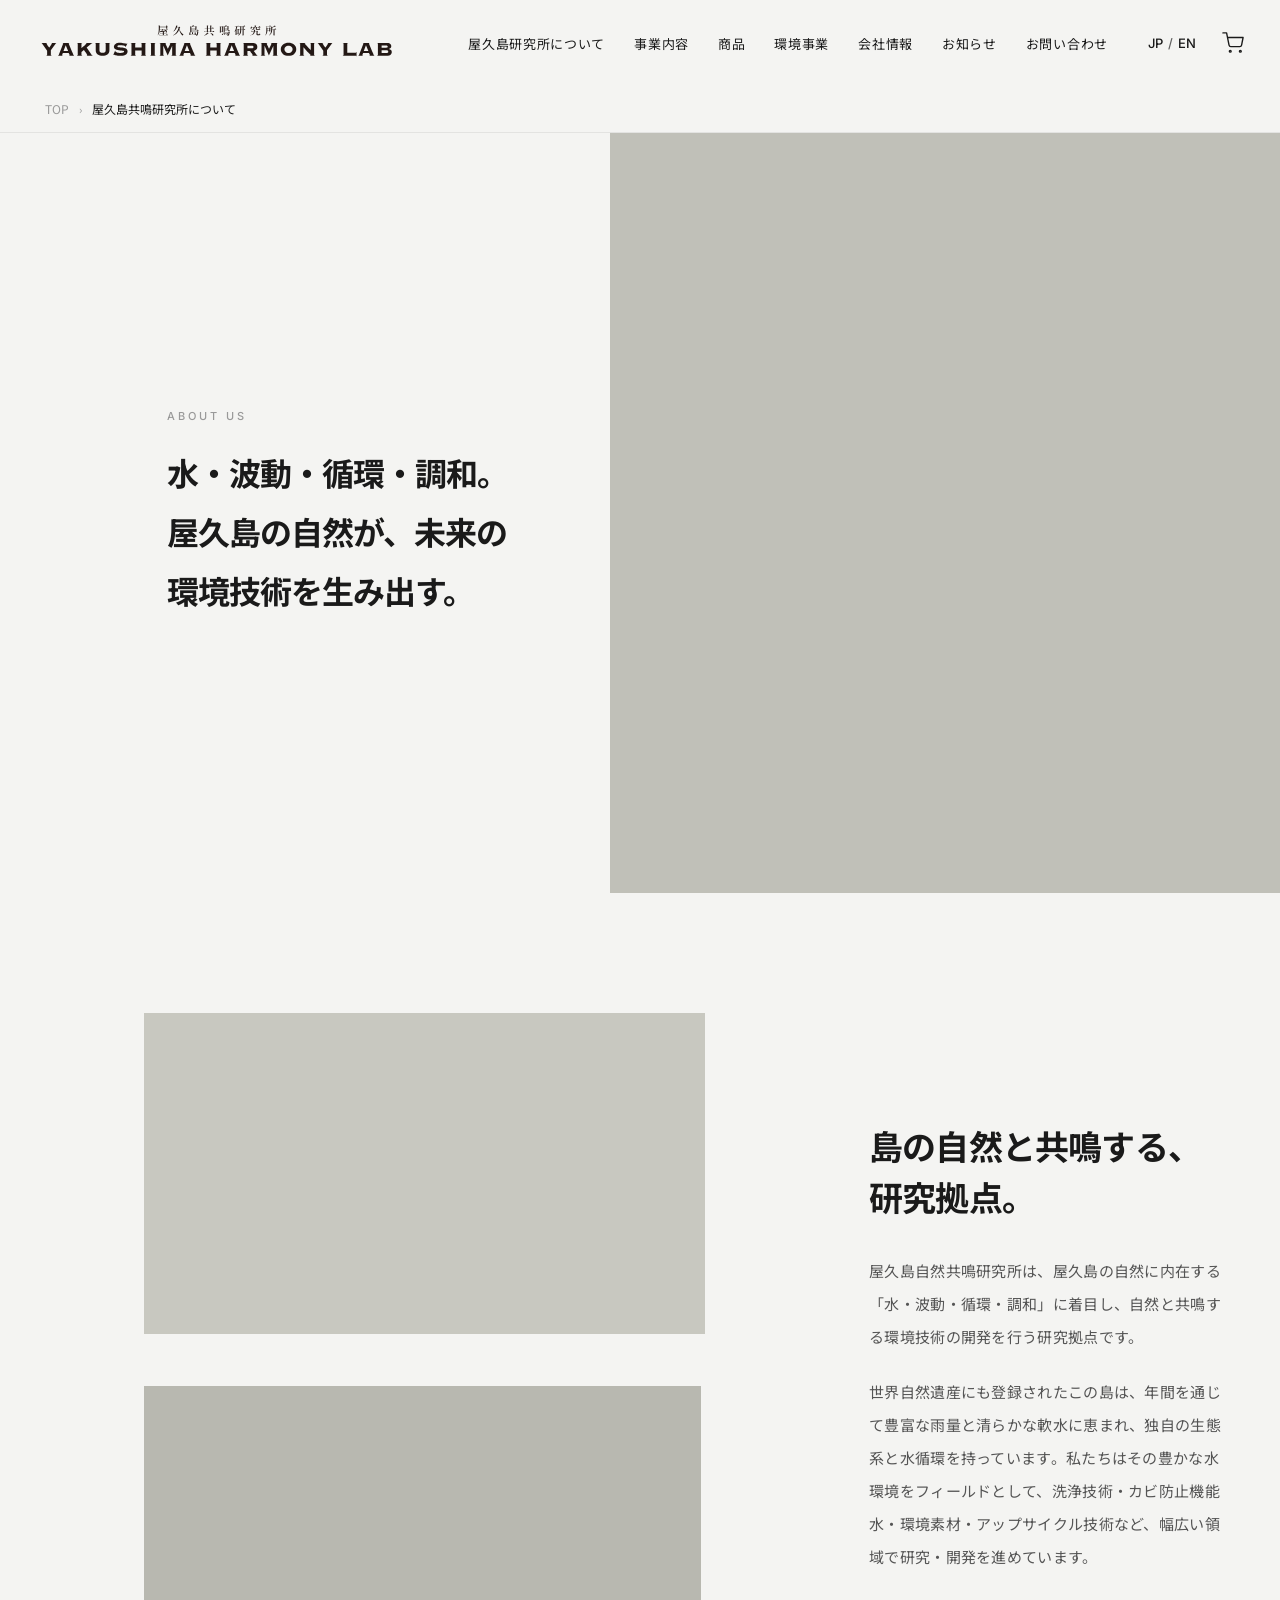
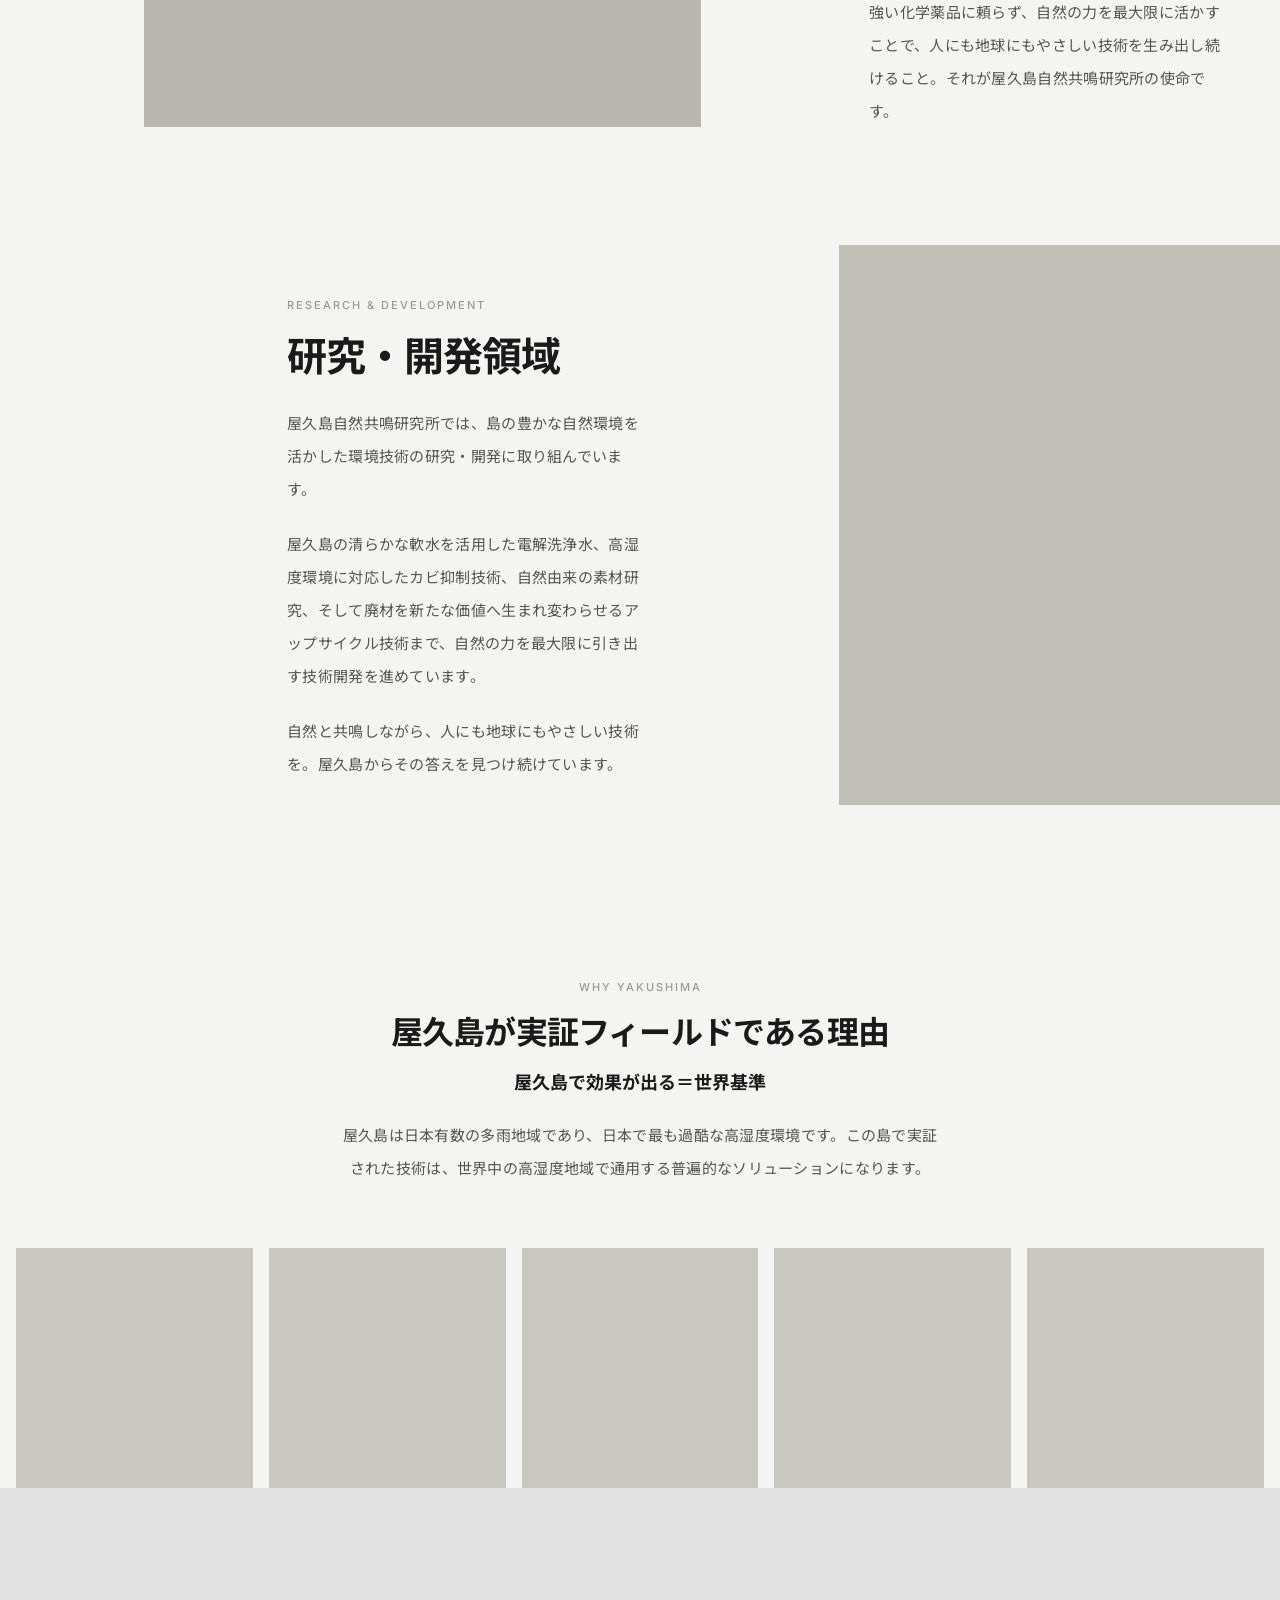
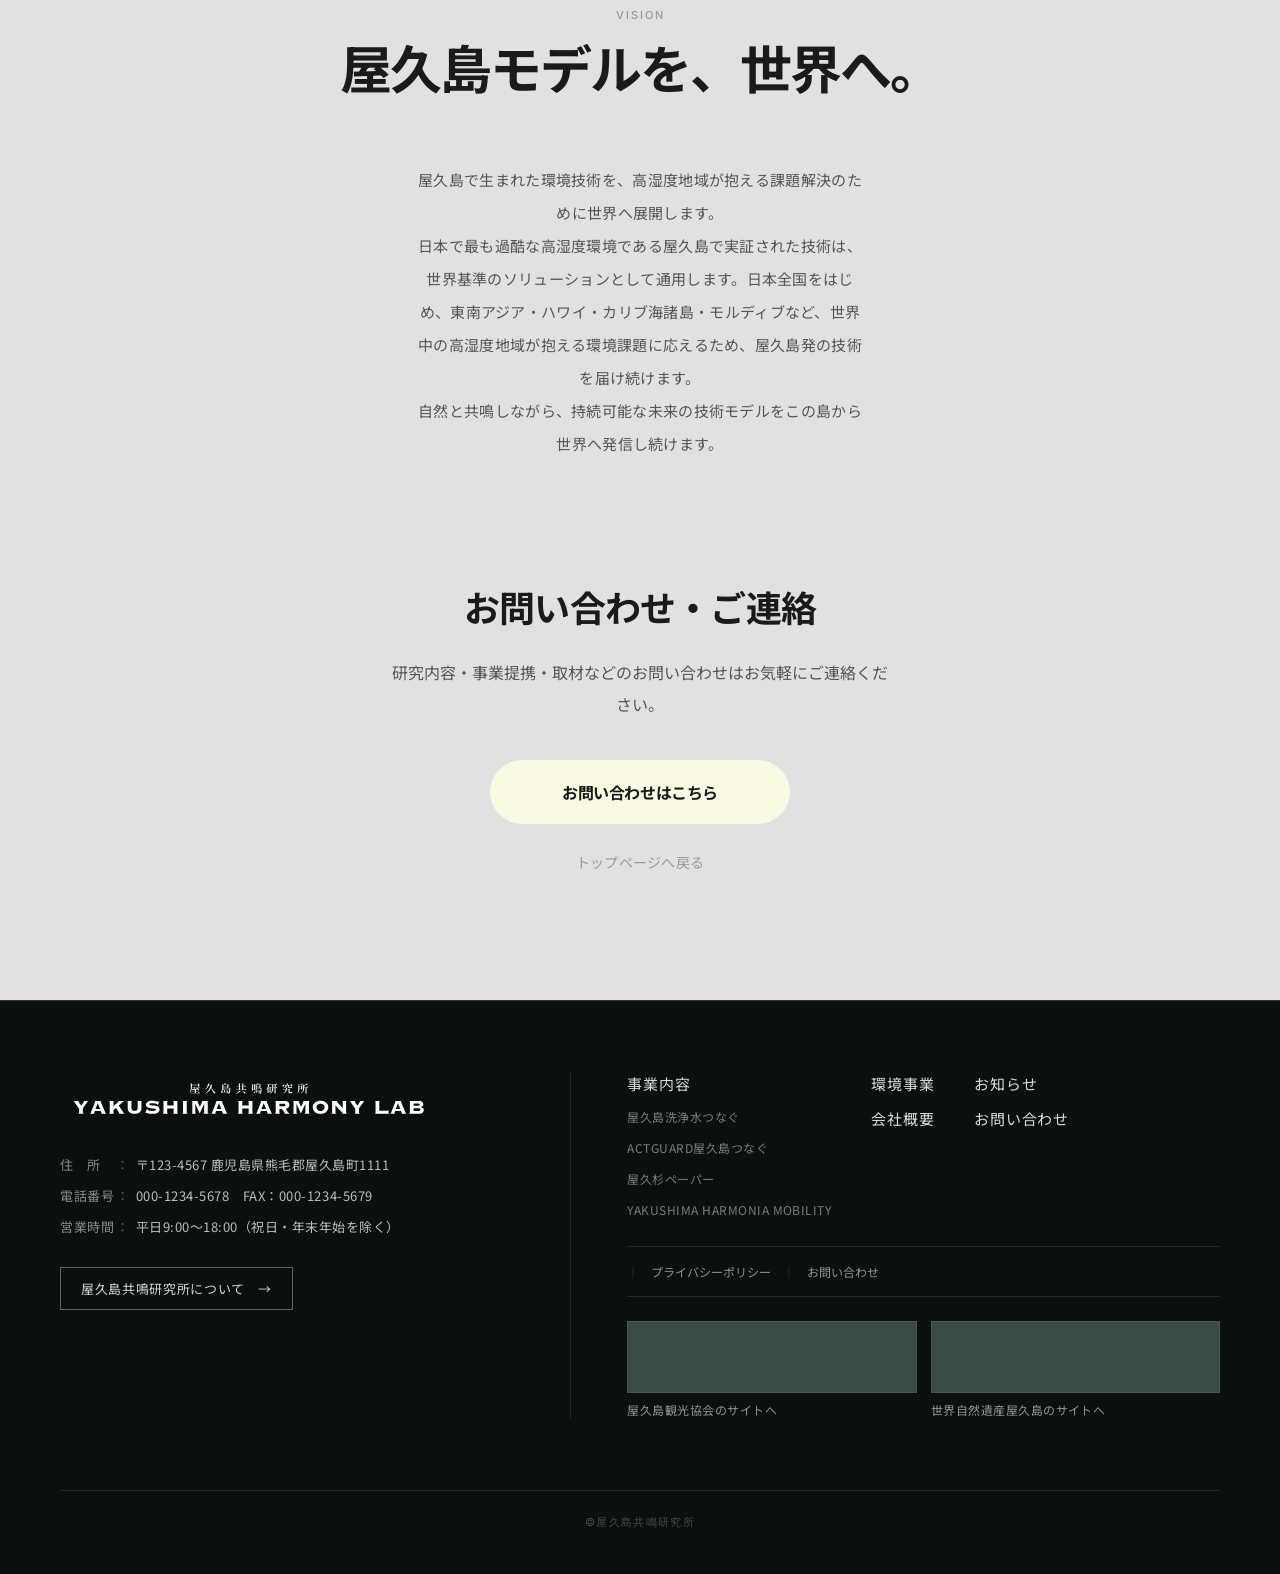
==== about.html @ 874a4131 "最初のバックアップ" ====
<!DOCTYPE html>
<html lang="ja">
<head>
  <meta charset="UTF-8">
  <meta name="viewport" content="width=device-width, initial-scale=1.0">
  <title>屋久島共鳴研究所について | YAKUSHIMA HARMONIA LAB</title>
  <link rel="preconnect" href="https://fonts.googleapis.com">
  <link href="https://fonts.googleapis.com/css2?family=Noto+Sans+JP:wght@400;700&family=Inter:wght@400;500;700&display=swap" rel="stylesheet">
  <link rel="stylesheet" href="style.css">
  <script src="https://mcp.figma.com/mcp/html-to-design/capture.js" async></script>
</head>
<body>

  <!-- HEADER -->
  <header class="header--light-page">
    <div class="header-logo">
      <a href="index.html">
        <img src="images/logo-yakushima.svg" alt="YAKUSHIMA HARMONIA LAB">
      </a>
    </div>
    <nav class="main-nav">
      <a href="about.html">屋久島研究所について</a>
      <a href="index.html#business">事業内容</a>
      <a href="index.html#products">商品</a>
      <a href="index.html#environment">環境事業</a>
      <a href="company.html">会社情報</a>
      <a href="index.html#news">お知らせ</a>
      <a href="contact.html">お問い合わせ</a>
    </nav>
    <div class="header-right">
      <div class="lang-switch">
        <a href="#">JP</a>
        <span>/</span>
        <a href="#">EN</a>
      </div>
      <a href="cart.html" class="header-cart" aria-label="カート">
        <svg width="22" height="22" viewBox="0 0 24 24" fill="none" stroke="currentColor" stroke-width="1.5" stroke-linecap="round" stroke-linejoin="round" aria-hidden="true">
          <circle cx="9" cy="21" r="1"/>
          <circle cx="20" cy="21" r="1"/>
          <path d="M1 1h4l2.68 13.39a2 2 0 001.99 1.61h9.72a2 2 0 001.99-1.61L23 6H6"/>
        </svg>
      </a>
    </div>
  </header>

  <!-- PAGE TOP: breadcrumb -->
  <div class="page-top">
    <div class="breadcrumb breadcrumb--bordered">
      <a href="index.html">TOP</a>
      <span class="breadcrumb-sep">›</span>
      <span>屋久島共鳴研究所について</span>
    </div>
  </div>

  <!-- ===== HERO: split left/right ===== -->
  <section class="about-pg-hero">

    <div class="about-pg-hero-left">
      <div class="about-pg-hero-text">
        <p class="about-pg-hero-eyebrow">About Us</p>
        <h1 class="about-pg-hero-heading">水・波動・循環・調和。<br>屋久島の自然が、未来の<br>環境技術を生み出す。</h1>
      </div>
      <div class="about-pg-hero-deco">
        <span class="deco-circle deco-circle--a"></span>
        <span class="deco-circle deco-circle--b"></span>
        <span class="deco-circle deco-circle--c"></span>
      </div>
    </div>

    <div class="about-pg-hero-right">
      <div class="about-pg-hero-img"></div>
    </div>

  </section>

  <!-- ===== Section 2: 2画像左 / テキスト右 ===== -->
  <section class="about-pg-split">
    <div class="about-pg-split-images">
      <div class="about-pg-split-img-top"></div>
      <div class="about-pg-split-img-bottom"></div>
    </div>
    <div class="about-pg-split-text">
      <h2 class="about-pg-split-heading">島の自然と共鳴する、<br>研究拠点。</h2>
      <div class="about-pg-split-body">
        <p>屋久島自然共鳴研究所は、屋久島の自然に内在する「水・波動・循環・調和」に着目し、自然と共鳴する環境技術の開発を行う研究拠点です。</p>
        <p>世界自然遺産にも登録されたこの島は、年間を通じて豊富な雨量と清らかな軟水に恵まれ、独自の生態系と水循環を持っています。私たちはその豊かな水環境をフィールドとして、洗浄技術・カビ防止機能水・環境素材・アップサイクル技術など、幅広い領域で研究・開発を進めています。</p>
        <p>強い化学薬品に頼らず、自然の力を最大限に活かすことで、人にも地球にもやさしい技術を生み出し続けること。それが屋久島自然共鳴研究所の使命です。</p>
      </div>
    </div>
  </section>

  <!-- ===== Section 3: テキスト左 / 縦長画像右 ===== -->
  <section class="about-pg-research">
    <div class="about-pg-research-text">
      <p class="tsunagu-eyebrow">Research &amp; Development</p>
      <h2 class="about-pg-research-heading">研究・開発領域</h2>
      <div class="about-pg-research-body">
        <p>屋久島自然共鳴研究所では、島の豊かな自然環境を活かした環境技術の研究・開発に取り組んでいます。</p>
        <p>屋久島の清らかな軟水を活用した電解洗浄水、高湿度環境に対応したカビ抑制技術、自然由来の素材研究、そして廃材を新たな価値へ生まれ変わらせるアップサイクル技術まで、自然の力を最大限に引き出す技術開発を進めています。</p>
        <p>自然と共鳴しながら、人にも地球にもやさしい技術を。屋久島からその答えを見つけ続けています。</p>
      </div>
    </div>
    <div class="about-pg-research-img"></div>
  </section>

  <!-- ===== Section 4: センター見出し + 本文 + 5枚フォト ===== -->
  <section class="about-pg-field">
    <div class="about-pg-field-inner">
      <p class="tsunagu-eyebrow" style="text-align:center;">Why Yakushima</p>
      <h2 class="about-pg-field-heading">屋久島が実証フィールドである理由</h2>
      <p class="about-pg-field-sub">屋久島で効果が出る＝世界基準</p>
      <p class="about-pg-field-body">屋久島は日本有数の多雨地域であり、日本で最も過酷な高湿度環境です。この島で実証された技術は、世界中の高湿度地域で通用する普遍的なソリューションになります。</p>
    </div>
    <div class="about-pg-field-photos">
      <div class="about-pg-field-photo"></div>
      <div class="about-pg-field-photo"></div>
      <div class="about-pg-field-photo"></div>
      <div class="about-pg-field-photo"></div>
      <div class="about-pg-field-photo"></div>
    </div>
  </section>

  <!-- ===== Section 5: ビジョン ===== -->
  <section class="about-pg-vision">
    <div class="about-pg-vision-inner">
      <p class="tsunagu-eyebrow" style="text-align:center;">Vision</p>
      <div class="about-pg-vision-display">屋久島モデルを、世界へ。</div>
      <div class="about-pg-vision-body">
        <p>屋久島で生まれた環境技術を、高湿度地域が抱える課題解決のために世界へ展開します。</p>
        <p>日本で最も過酷な高湿度環境である屋久島で実証された技術は、世界基準のソリューションとして通用します。日本全国をはじめ、東南アジア・ハワイ・カリブ海諸島・モルディブなど、世界中の高湿度地域が抱える環境課題に応えるため、屋久島発の技術を届け続けます。</p>
        <p>自然と共鳴しながら、持続可能な未来の技術モデルをこの島から世界へ発信し続けます。</p>
      </div>
    </div>
  </section>

  <!-- CTA -->
  <section class="tsunagu-cta about-pg-cta">
    <div class="tsunagu-cta-inner">
      <p class="tsunagu-cta-title">お問い合わせ・ご連絡</p>
      <p class="tsunagu-cta-body">研究内容・事業提携・取材などのお問い合わせはお気軽にご連絡ください。</p>
      <div class="tsunagu-cta-btns">
        <a href="contact.html" class="tsunagu-cta-btn-primary">お問い合わせはこちら</a>
        <a href="index.html" class="tsunagu-cta-btn-secondary">トップページへ戻る</a>
      </div>
    </div>
  </section>

  <!-- FOOTER -->
  <footer class="site-footer">
    <div class="footer-main">
      <div class="footer-left">
        <div class="footer-brand">
          <img src="images/logo-yakushima.svg" alt="YAKUSHIMA HARMONIA LAB" class="footer-brand-logo">
        </div>
        <div class="footer-info">
          <div class="footer-info-row">
            <span class="footer-info-key">住　所</span>
            <span class="footer-info-sep">：</span>
            <span class="footer-info-val">〒123-4567 鹿児島県熊毛郡屋久島町1111</span>
          </div>
          <div class="footer-info-row">
            <span class="footer-info-key">電話番号</span>
            <span class="footer-info-sep">：</span>
            <span class="footer-info-val">000-1234-5678　FAX：000-1234-5679</span>
          </div>
          <div class="footer-info-row">
            <span class="footer-info-key">営業時間</span>
            <span class="footer-info-sep">：</span>
            <span class="footer-info-val">平日9:00〜18:00（祝日・年末年始を除く）</span>
          </div>
        </div>
        <a href="about.html" class="footer-about-btn">屋久島共鳴研究所について　→</a>
      </div>
      <div class="footer-col-divider"></div>
      <div class="footer-right">
        <nav class="footer-nav">
          <div class="footer-nav-col">
            <a href="index.html#business" class="footer-nav-main">事業内容</a>
            <a href="tsunagu.html" class="footer-nav-sub">屋久島洗浄水つなぐ</a>
            <a href="actguard.html" class="footer-nav-sub">ACTGUARD屋久島つなぐ</a>
            <a href="mobility.html" class="footer-nav-sub">屋久杉ペーパー</a>
            <a href="index.html#products" class="footer-nav-sub">YAKUSHIMA HARMONIA MOBILITY</a>
          </div>
          <div class="footer-nav-col">
            <a href="index.html#environment" class="footer-nav-main">環境事業</a>
            <a href="company.html" class="footer-nav-main">会社概要</a>
          </div>
          <div class="footer-nav-col">
            <a href="index.html#news" class="footer-nav-main">お知らせ</a>
            <a href="contact.html" class="footer-nav-main">お問い合わせ</a>
          </div>
        </nav>
        <div class="footer-nav-secondary">
          <span class="footer-nav-sec-sep">｜</span>
          <a href="#">プライバシーポリシー</a>
          <span class="footer-nav-sec-sep">｜</span>
          <a href="contact.html">お問い合わせ</a>
        </div>
        <div class="footer-thumbs">
          <a href="#" class="footer-thumb">
            <div class="footer-thumb-img"></div>
            <span class="footer-thumb-label">屋久島観光協会のサイトへ</span>
          </a>
          <a href="#" class="footer-thumb">
            <div class="footer-thumb-img"></div>
            <span class="footer-thumb-label">世界自然遺産屋久島のサイトへ</span>
          </a>
        </div>
      </div>
    </div>
    <div class="footer-bottom">
      <div class="footer-bottom-divider"></div>
      <p class="footer-copyright">©屋久島共鳴研究所</p>
    </div>
  </footer>

</body>
</html>
---- style.css ----
*, *::before, *::after { box-sizing: border-box; margin: 0; padding: 0; }

img { opacity: 0; }

:root {
  --color-bg-light: #f4f4f2;
  --color-bg-section: #e1e1e1;
  --color-bg-white: #ffffff;
  --color-footer: #2f3732;
  --color-text-dark: #1a1a1a;
  --color-text-muted: #999;
  --color-text-footer: #e1e1d8;
  --color-blue: #0000ff;
  --font-jp: 'Noto Sans JP', sans-serif;
  --font-en: 'Inter', sans-serif;
}

html { scroll-behavior: smooth; }

body {
  font-family: var(--font-jp);
  background: var(--color-bg-light);
  color: var(--color-text-dark);
  overflow-x: hidden;
}

/* ===== HEADER / NAV ===== */
header {
  position: fixed;
  top: 0;
  left: 0;
  right: 0;
  z-index: 100;
  display: flex;
  align-items: center;
  padding: 0 36px 0 28px;
  height: 86px;
  background: transparent;
  gap: 40px;
}

.header-logo {
  display: flex;
  align-items: center;
  margin-right: auto;
}

.header-logo img {
  height: 52px;
  width: auto;
  opacity: 1;
  filter: brightness(0) invert(1);
}

nav.main-nav {
  display: flex;
  align-items: center;
  gap: 29px;
}

nav.main-nav a {
  font-family: var(--font-jp);
  font-size: 13px;
  font-weight: 400;
  color: #fff;
  text-decoration: none;
  letter-spacing: 0.7px;
  white-space: nowrap;
  transition: opacity 0.2s;
}

nav.main-nav a:hover { opacity: 0.65; }

.header-right {
  display: flex;
  align-items: center;
  gap: 26px;
}

.header-cart {
  display: flex;
  align-items: center;
  justify-content: center;
  color: #fff;
  opacity: 0.85;
  transition: opacity 0.2s;
}

.header-cart:hover {
  opacity: 1;
}

.header--light-page .header-cart {
  color: var(--color-text-dark);
  opacity: 1;
}

.lang-switch {
  display: flex;
  align-items: center;
  gap: 5px;
  font-family: var(--font-en);
  font-size: 13px;
  font-weight: 500;
}

.lang-switch a {
  color: #fff;
  text-decoration: none;
  transition: opacity 0.2s;
}

.lang-switch a:hover { opacity: 0.65; }
.lang-switch span { color: rgba(255,255,255,0.6); }

.btn-contact {
  display: flex;
  align-items: center;
  justify-content: center;
  padding: 9px 21px;
  border: 1px solid #fff;
  border-radius: 4px;
  font-family: var(--font-jp);
  font-size: 13px;
  font-weight: 700;
  color: #fff;
  text-decoration: none;
  letter-spacing: 0.7px;
  transition: background 0.2s;
}

.btn-contact:hover { background: rgba(255,255,255,0.15); }

/* ===== HERO ===== */
.hero {
  position: relative;
  width: 100%;
  height: 900px;
  overflow: hidden;
  background: #D9D9D9;
  margin-top: 0;
}

.hero-inner {
  position: absolute;
  left: 60px;
  right: 0;
  top: 0;
  bottom: 0;
  overflow: hidden;
}

.hero-inner img {
  width: 100%;
  height: 100%;
  object-fit: cover;
  object-position: center;
}

.hero-catch {
  position: absolute;
  left: 93px;
  top: 470px;
  z-index: 10;
}

.hero-catch p {
  font-family: var(--font-jp);
  font-size: 68px;
  font-weight: 700;
  color: #fff;
  letter-spacing: -2px;
  line-height: 95.2px;
  white-space: nowrap;
}


/* ===== VISION / ABOUT SECTION ===== */
.vision-section {
  position: relative;
  background-color: var(--color-bg-section);
  padding: 178px 60px 178px;
}

.vision-body {
  display: flex;
  flex-direction: column;
  align-items: center;
  gap: 52px;
  max-width: 871px;
  margin: 0 auto;
  text-align: center;
}

.vision-section-title {
  font-family: var(--font-jp);
  font-size: 32px;
  font-weight: 700;
  line-height: 38.4px;
  letter-spacing: -0.48px;
  color: #000;
  text-align: center;
  width: 100%;
}

.vision-text {
  display: flex;
  flex-direction: column;
  gap: 54px;
  font-family: var(--font-jp);
  font-size: 16px;
  line-height: 38.4px;
  letter-spacing: -0.48px;
  color: #1a1a1a;
  text-align: center;
  width: 100%;
}

.btn-inquiry {
  display: inline-flex;
  align-items: center;
  gap: 20px;
  text-decoration: none;
  font-family: var(--font-jp);
  font-size: 16px;
  font-weight: 400;
  color: var(--color-text-dark);
  letter-spacing: 0.3px;
  background: none;
  border: none;
  padding: 0;
  cursor: pointer;
}

.btn-inquiry::after {
  content: '→';
  display: flex;
  align-items: center;
  justify-content: center;
  width: 52px;
  height: 52px;
  border: 1px solid var(--color-text-dark);
  border-radius: 50%;
  font-size: 16px;
  flex-shrink: 0;
  transition: background 0.2s, transform 0.2s;
}

.btn-inquiry:hover::after {
  background: rgba(0, 0, 0, 0.06);
  transform: scale(1.05);
}

.vision-body .btn-inquiry {
  align-self: center;
}

/* ===== ABOUT IMAGES SECTION ===== */
.about-section {
  background: var(--color-bg-light);
  padding: 194px 0 120px;
}

.about-container {
  padding: 0 144px;
  display: flex;
  flex-direction: column;
}

/* Top staggered images */
.about-top-images {
  display: flex;
  gap: 20px;
  align-items: flex-start;
}

.about-top-img-left {
  flex: 0 0 566px;
  padding-top: 95px;
}

.about-top-img-left-inner {
  width: 566px;
  height: 354px;
  background: #D9D9D9;
}

.about-top-img-right {
  flex: 0 0 566px;
  height: 646px;
  padding-top: 180px;
  display: flex;
  justify-content: flex-end;
}

.about-top-img-right-inner {
  width: 449px;
  height: 466px;
  background: #D9D9D9;
}

/* Staggered text area */
.about-text-area {
  display: flex;
  align-items: flex-start;
}

.about-heading-block {
  flex: 0 0 424px;
  padding-left: 59px;
  display: flex;
  flex-direction: column;
  gap: 24px;
}

.about-label {
  font-family: var(--font-en);
  font-size: 24px;
  font-weight: 500;
  letter-spacing: 1.5px;
  color: var(--color-text-muted);
}

.about-title {
  font-family: var(--font-jp);
  font-size: 32px;
  font-weight: 700;
  line-height: 62.4px;
  letter-spacing: -0.78px;
  color: var(--color-text-dark);
}

.about-body-block {
  flex: 1;
  padding-top: 214px;
  max-width: 577px;
  display: flex;
  flex-direction: column;
  gap: 24px;
}

.about-body-title {
  font-family: var(--font-jp);
  font-size: 26px;
  font-weight: 700;
  line-height: 46.8px;
  letter-spacing: -0.78px;
  color: var(--color-text-dark);
}

.about-body-text {
  font-family: var(--font-jp);
  font-size: 20px;
  font-weight: 400;
  line-height: 36px;
  letter-spacing: -0.48px;
  color: var(--color-text-dark);
  max-width: 573px;
}

/* Bottom staggered images */
.about-bottom-images {
  display: flex;
  align-items: flex-start;
  gap: 129px;
  margin-top: 186px;
}

.about-bottom-img-left {
  flex: 0 0 683px;
  height: 330px;
  background: #D9D9D9;
}

.about-bottom-img-right-col {
  flex: 0 0 332px;
  padding-top: 100px;
}

.about-bottom-img-right {
  width: 332px;
  height: 520px;
  background: #D9D9D9;
}

/* ===== YAKUSHIMA HARMONIA LAB WHAT IS SECTION ===== */
.what-section {
  position: relative;
  background-color: var(--color-bg-light);
  padding: 140px 60px 0;
}

.what-inner {
  display: flex;
  gap: 112px;
  align-items: flex-start;
  margin-bottom: 79px;
}

.what-left {
  flex: 0 0 380px;
  padding-top: 277px;
}

.what-right {
  flex: 1;
}

.what-img-placeholder {
  width: 739px;
  height: 475px;
  background: #D9D9D9;
  position: relative;
}

.what-img-overlap {
  position: absolute;
  left: 402px;
  top: 373px;
  width: 411px;
  height: 391px;
  background: #c7c7c7;
}

.what-accordion {
  max-width: 615px;
  padding-bottom: 95px;
}

.what-label {
  font-family: var(--font-en);
  font-size: 11px;
  font-weight: 500;
  letter-spacing: 1.5px;
  color: var(--color-text-muted);
  text-transform: uppercase;
  margin-bottom: 16px;
}

.what-title {
  font-family: var(--font-jp);
  font-size: 28px;
  font-weight: 700;
  line-height: 1.4;
  letter-spacing: -0.78px;
  color: var(--color-text-dark);
  margin-bottom: 40px;
}

.what-desc {
  font-family: var(--font-jp);
  font-size: 14px;
  font-weight: 400;
  line-height: 2.0;
  letter-spacing: 0.3px;
  color: var(--color-text-dark);
}

.what-right {
  flex: 1;
  display: flex;
  flex-direction: column;
}

.accordion-item {
  border-bottom: 1px solid rgba(0,0,0,0.12);
}

.accordion-item:first-child {
  border-top: 1px solid rgba(0,0,0,0.12);
}

.accordion-header {
  display: flex;
  align-items: center;
  gap: 20px;
  padding: 28px 0;
  cursor: pointer;
}

.accordion-num {
  font-family: var(--font-en);
  font-size: 12px;
  font-weight: 500;
  color: var(--color-text-muted);
  width: 24px;
  flex-shrink: 0;
}

.accordion-text {
  font-family: var(--font-jp);
  font-size: 16px;
  font-weight: 700;
  letter-spacing: -0.3px;
  color: var(--color-text-dark);
  flex: 1;
}

.accordion-icon {
  width: 22px;
  height: 22px;
  border: 1px solid rgba(0,0,0,0.25);
  border-radius: 50%;
  display: flex;
  align-items: center;
  justify-content: center;
  flex-shrink: 0;
  font-size: 14px;
  color: var(--color-text-dark);
  line-height: 1;
}

/* ===== FEATURES SECTION ===== */
.features-section {
  position: relative;
  background-color: var(--color-bg-light);
  padding: 83px 72px 120px;
}

.section-header {
  margin-bottom: 46px;
}

.section-label {
  font-family: var(--font-en);
  font-size: 11px;
  font-weight: 500;
  letter-spacing: 1.5px;
  color: var(--color-text-muted);
  text-transform: uppercase;
  margin-bottom: 14px;
}

.section-title-jp {
  font-family: var(--font-jp);
  font-size: 32px;
  font-weight: 700;
  letter-spacing: -0.78px;
  color: var(--color-text-dark);
}

.features-list {
  display: flex;
  flex-direction: column;
  gap: 0;
}

.feature-item {
  display: flex;
  gap: 80px;
  align-items: center;
  padding: 90px 0;
  border-bottom: 1px solid rgba(0,0,0,0.1);
}

.feature-item:first-child {
  border-top: 1px solid rgba(0,0,0,0.1);
}

.feature-img {
  flex: 0 0 400px;
  height: 280px;
  overflow: hidden;
  background: #D9D9D9;
}

.feature-img img {
  width: 100%;
  height: 100%;
  object-fit: cover;
  transition: transform 0.4s;
}

.feature-item:hover .feature-img img { transform: scale(1.03); }

.feature-content { flex: 1; }

.feature-title {
  font-family: var(--font-jp);
  font-size: 22px;
  font-weight: 700;
  letter-spacing: -0.5px;
  color: var(--color-text-dark);
  margin-bottom: 16px;
  line-height: 1.4;
}

.feature-body {
  font-family: var(--font-jp);
  font-size: 14px;
  font-weight: 400;
  line-height: 2.0;
  letter-spacing: 0.3px;
  color: #444444;
}

/* ===== PRODUCTS SECTION ===== */
.products-section {
  position: relative;
  background-color: var(--color-bg-light);
  background-image: url('images/bg-texture.png');
  background-size: 80px 20px;
  padding: 0 0 0;
}

.products-section-header {
  padding: 120px 60px 49px;
}

.products-list {
  display: flex;
  flex-direction: column;
}

.product-band {
  width: 100%;
  height: 444px;
  display: flex;
  align-items: center;
}

.product-band--dark { background: #bfbfbf; }
.product-band--light { background: #e6e6e6; }

.product-band-text {
  display: flex;
  flex-direction: column;
  gap: 20px;
  max-width: 500px;
  margin-left: 156px;
}

.product-band-text--right {
  margin-left: auto;
  margin-right: 113px;
}

.product-band-title {
  font-family: var(--font-jp);
  font-size: 26px;
  font-weight: 700;
  letter-spacing: -0.78px;
  color: var(--color-text-dark);
  line-height: 1.4;
}

.product-band-body {
  font-family: var(--font-jp);
  font-size: 16px;
  font-weight: 400;
  line-height: 2.0;
  letter-spacing: 0.3px;
  color: var(--color-text-dark);
}

.btn-more {
  display: inline-flex;
  align-items: center;
  justify-content: center;
  padding: 10px 28px;
  background: var(--color-text-dark);
  color: #fff;
  font-family: var(--font-jp);
  font-size: 13px;
  font-weight: 700;
  letter-spacing: 0.7px;
  text-decoration: none;
  border-radius: 4px;
  transition: opacity 0.2s;
}

.btn-more:hover { opacity: 0.75; }

/* ===== NEWS SECTION ===== */
.news-section {
  position: relative;
  background-color: var(--color-bg-light);
  background-image: url('images/bg-texture.png');
  background-size: 80px 20px;
  padding: 120px 60px;
}

.news-inner {
  max-width: 1305px;
  margin: 0 auto;
  display: flex;
  gap: 0;
  justify-content: space-between;
}

.news-left { flex: 0 0 862px; }

.news-header { margin-bottom: 52px; }

.news-release-label {
  display: flex;
  align-items: center;
  gap: 10px;
  margin-bottom: 18px;
}

.news-dot {
  width: 3px;
  height: 3px;
  background: var(--color-text-dark);
  border-radius: 50%;
}

.news-release-text {
  font-family: var(--font-en);
  font-size: 11px;
  font-weight: 500;
  letter-spacing: 1.5px;
  color: var(--color-text-dark);
  text-transform: uppercase;
}

.news-title {
  font-family: var(--font-jp);
  font-size: 32px;
  font-weight: 700;
  letter-spacing: -0.78px;
  color: var(--color-text-dark);
}

.news-list { display: flex; flex-direction: column; }

.news-item {
  display: flex;
  align-items: flex-start;
  padding: 35px 0;
  border-bottom: 1px solid rgba(0,0,0,0.12);
  gap: 24px;
  text-decoration: none;
  color: inherit;
  transition: opacity 0.2s;
}

.news-item:first-child { border-top: 1px solid rgba(0,0,0,0.12); }

.news-item:hover { opacity: 0.65; }

.news-date {
  flex: 0 0 87px;
  font-family: var(--font-en);
  font-size: 13px;
  font-weight: 500;
  color: var(--color-text-muted);
  letter-spacing: 0.26px;
  padding-left: 6px;
  padding-top: 1px;
}

.news-body {
  flex: 1;
  font-family: var(--font-jp);
  font-size: 15px;
  font-weight: 400;
  line-height: 1.7;
  letter-spacing: 0.3px;
  color: var(--color-text-dark);
}

.news-right {
  flex: 0 0 308px;
  display: flex;
  flex-direction: column;
  justify-content: flex-end;
  align-items: flex-end;
  padding-top: 410px;
}

.btn-all-news {
  display: flex;
  align-items: center;
  gap: 16px;
  text-decoration: none;
  color: inherit;
  transition: opacity 0.2s;
}

.btn-all-news:hover { opacity: 0.65; }

.btn-all-news-arrows {
  width: 48px;
  height: 36px;
  border: 1px solid rgba(0,0,0,0.25);
  border-radius: 4px;
  display: flex;
  align-items: center;
  justify-content: center;
  gap: 2px;
  padding-bottom: 1px;
}

.btn-all-news-arrows span {
  font-size: 14px;
  color: var(--color-text-dark);
  line-height: 1;
}

.btn-all-news-text { display: flex; flex-direction: column; }

.btn-all-news-jp {
  font-family: var(--font-jp);
  font-size: 16px;
  font-weight: 700;
  letter-spacing: 0.3px;
  color: var(--color-text-dark);
  margin-bottom: 4px;
}

.btn-all-news-en {
  font-family: var(--font-en);
  font-size: 11px;
  font-weight: 500;
  color: var(--color-text-muted);
  letter-spacing: 1px;
}

/* ===== 環境事業 SECTION ===== */
.kankyo-section {
  background: var(--color-bg-light);
  padding: 223px 0 136px;
}

.kankyo-hero {
  display: flex;
  align-items: flex-start;
  height: 465px;
}

.kankyo-hero-photo {
  flex: 0 0 633px;
  height: 380px;
  background: #D9D9D9;
}

.kankyo-hero-content {
  flex: 1;
  height: 480px;
  display: flex;
  align-items: center;
  justify-content: flex-end;
  padding-right: 80px;
}

.kankyo-hero-text {
  width: 220px;
  height: 280px;
  position: relative;
}

.kankyo-hero-title {
  font-family: var(--font-jp);
  font-size: 40px;
  font-weight: 700;
  line-height: 48px;
  letter-spacing: -0.5px;
  color: #1a1a1a;
  position: absolute;
  top: 0;
  left: 0;
}

.kankyo-hero-body {
  font-family: var(--font-jp);
  font-size: 13px;
  font-weight: 400;
  line-height: 26px;
  letter-spacing: 0.3px;
  color: #555;
  width: 213px;
  position: absolute;
  top: 80px;
  left: 0;
}

.kankyo-hero-link {
  display: flex;
  align-items: center;
  gap: 14px;
  position: absolute;
  top: 246px;
  left: 0;
  height: 34px;
}

.kankyo-link-label {
  font-family: var(--font-jp);
  font-size: 13px;
  font-weight: 400;
  color: #1a1a1a;
  letter-spacing: 0.3px;
}

.kankyo-link-btn {
  width: 52px;
  height: 34px;
  border: 1px solid rgba(0,0,0,0.3);
  border-radius: 17px;
  display: flex;
  align-items: center;
  justify-content: center;
  text-decoration: none;
  color: #1a1a1a;
  font-size: 14px;
  transition: background 0.2s, color 0.2s;
}

.kankyo-link-btn:hover { background: #1a1a1a; color: #fff; }

.kankyo-divider {
  height: 1px;
  background: rgba(0,0,0,0.09);
  width: 100%;
}

.kankyo-cards {
  display: flex;
  height: 501px;
}

.kankyo-card {
  flex: 1;
  height: 502px;
  background: #D9D9D9;
  overflow: hidden;
  display: flex;
  align-items: flex-end;
  padding: 0 22px 22px;
}

.kankyo-card--left {
  border-right: 3px solid #fff;
  padding-right: 25px;
}

.kankyo-card-content {
  display: flex;
  align-items: flex-end;
  justify-content: space-between;
  width: 100%;
}

.kankyo-card-text {
  display: flex;
  flex-direction: column;
}

.kankyo-card-title {
  font-family: var(--font-jp);
  font-size: 26px;
  font-weight: 700;
  line-height: 36.4px;
  letter-spacing: -0.78px;
  color: #1a1a1a;
  white-space: nowrap;
}

.kankyo-card-body {
  font-family: var(--font-jp);
  font-size: 16px;
  font-weight: 400;
  line-height: 32px;
  letter-spacing: 0.3px;
  color: #1a1a1a;
  max-width: 489px;
}

.kankyo-card-btn {
  width: 44px;
  height: 44px;
  border: 1px solid rgba(255,255,255,0.65);
  border-radius: 22px;
  display: flex;
  align-items: center;
  justify-content: center;
  text-decoration: none;
  color: #fff;
  font-size: 15px;
  flex-shrink: 0;
  transition: background 0.2s;
}

.kankyo-card-btn:hover { background: rgba(255,255,255,0.2); }

/* ===== CONTACT SECTION ===== */
.contact-section {
  background: #d9d9d9;
  padding: 90px 88.5px;
}

.contact-inner {
  display: flex;
  gap: 20px;
}

.contact-card {
  flex: 1;
  background: #fff;
  border-radius: 16px;
  box-shadow: 0 4px 24px rgba(0,0,0,0.12);
  height: 244px;
  padding: 44px 36px 0 24px;
  display: flex;
  gap: 20px;
}

.contact-label-area {
  display: flex;
  flex-direction: column;
  align-items: center;
  padding-top: 4px;
  gap: 10px;
  flex-shrink: 0;
  width: 13px;
}

.contact-label {
  font-family: var(--font-en);
  font-size: 11px;
  font-weight: 500;
  letter-spacing: 2px;
  color: #333;
  white-space: nowrap;
}

.contact-label-line {
  width: 1px;
  height: 28px;
  background: #333;
}

.contact-card-body {
  flex: 1;
  display: flex;
  flex-direction: column;
  align-items: center;
  justify-content: center;
  gap: 18px;
  text-align: center;
}

.contact-card-body--call {
  gap: 24px;
}

.contact-card-title {
  font-family: var(--font-jp);
  font-size: 18px;
  font-weight: 700;
  letter-spacing: -0.3px;
  color: #1a1a1a;
}

.contact-card-tel {
  font-family: var(--font-en);
  font-size: 32px;
  font-weight: 700;
  letter-spacing: 2px;
  color: #1a1a1a;
}

.contact-card-note {
  font-family: var(--font-jp);
  font-size: 13px;
  font-weight: 400;
  color: #999;
  letter-spacing: 0.3px;
}

.btn-contact-action {
  display: flex;
  align-items: center;
  justify-content: center;
  background: #1a1a1a;
  color: #fff;
  border-radius: 50px;
  padding: 16px 32px;
  text-decoration: none;
  font-family: var(--font-jp);
  font-size: 16px;
  font-weight: 700;
  letter-spacing: 0.5px;
  width: 312px;
  height: 55px;
  transition: opacity 0.2s;
}

.btn-contact-action:hover { opacity: 0.75; }

/* ===== FOOTER ===== */
.site-footer {
  position: relative;
  background: #0b100e;
  border-top: 1px solid rgba(180, 150, 58, 0.30);
  color: #fff;
}

.footer-main {
  display: flex;
  align-items: stretch;
  padding: 72px 60px 72px;
  max-width: 1375px;
  margin: 0 auto;
  gap: 0;
}

/* ---- 左カラム ---- */
.footer-left {
  flex: 0 0 44%;
  display: flex;
  flex-direction: column;
  gap: 28px;
  padding-right: 64px;
}

.footer-brand {
  display: flex;
  align-items: center;
}

.footer-brand-logo {
  height: 52px;
  width: auto;
  opacity: 1;
  filter: brightness(0) invert(1);
}

.footer-company-name {
  font-family: var(--font-jp);
  font-size: 20px;
  font-weight: 700;
  color: #c9a84c;
  letter-spacing: 0.08em;
}

.footer-info {
  display: flex;
  flex-direction: column;
  gap: 8px;
}

.footer-info-row {
  display: flex;
  align-items: baseline;
  gap: 0;
  font-family: var(--font-jp);
  font-size: 13px;
  color: rgba(255,255,255,0.7);
  line-height: 1.8;
  letter-spacing: 0.04em;
}

.footer-info-key {
  flex: 0 0 56px;
  color: rgba(255,255,255,0.5);
}

.footer-info-sep {
  flex-shrink: 0;
  margin-right: 6px;
  color: rgba(255,255,255,0.3);
}

.footer-info-val {
  color: rgba(255,255,255,0.72);
}

.footer-about-btn {
  display: inline-flex;
  align-items: center;
  align-self: flex-start;
  padding: 11px 20px;
  border: 1px solid rgba(255,255,255,0.35);
  font-family: var(--font-jp);
  font-size: 13px;
  font-weight: 400;
  color: rgba(255,255,255,0.82);
  text-decoration: none;
  letter-spacing: 0.05em;
  transition: background 0.2s, border-color 0.2s;
}

.footer-about-btn:hover {
  background: rgba(255,255,255,0.08);
  border-color: rgba(255,255,255,0.6);
}

/* ---- 縦区切り線 ---- */
.footer-col-divider {
  width: 1px;
  background: rgba(255,255,255,0.1);
  flex-shrink: 0;
  align-self: stretch;
}

/* ---- 右カラム ---- */
.footer-right {
  flex: 1;
  display: flex;
  flex-direction: column;
  gap: 0;
  padding-left: 56px;
}

.footer-nav {
  display: flex;
  gap: 40px;
  align-items: flex-start;
  margin-bottom: 28px;
}

.footer-nav-col {
  display: flex;
  flex-direction: column;
  gap: 14px;
}

.footer-nav-main {
  font-family: var(--font-jp);
  font-size: 15px;
  font-weight: 400;
  color: rgba(255,255,255,0.85);
  text-decoration: none;
  letter-spacing: 0.05em;
  white-space: nowrap;
  transition: color 0.2s;
}

.footer-nav-sub {
  font-family: var(--font-jp);
  font-size: 12px;
  font-weight: 400;
  color: rgba(255,255,255,0.45);
  text-decoration: none;
  letter-spacing: 0.04em;
  white-space: nowrap;
  transition: color 0.2s;
}

.footer-nav-main:hover { color: #fff; }
.footer-nav-sub:hover  { color: rgba(255,255,255,0.75); }

.footer-nav-secondary {
  display: flex;
  align-items: center;
  gap: 12px;
  padding: 16px 0;
  border-top: 1px solid rgba(255,255,255,0.1);
  border-bottom: 1px solid rgba(255,255,255,0.1);
  margin-bottom: 24px;
}

.footer-nav-secondary a {
  font-family: var(--font-jp);
  font-size: 12px;
  font-weight: 400;
  color: rgba(255,255,255,0.55);
  text-decoration: none;
  white-space: nowrap;
  transition: color 0.2s;
}

.footer-nav-secondary a:hover { color: rgba(255,255,255,0.9); }

.footer-nav-sec-sep {
  color: rgba(255,255,255,0.2);
  font-size: 12px;
}

/* ---- サムネイルカード ---- */
.footer-thumbs {
  display: flex;
  gap: 14px;
}

.footer-thumb {
  flex: 1;
  display: flex;
  flex-direction: column;
  gap: 8px;
  text-decoration: none;
  transition: opacity 0.2s;
}

.footer-thumb:hover { opacity: 0.75; }

.footer-thumb-img {
  width: 100%;
  height: 72px;
  background: #3a4a44;
  border: 1px solid rgba(255,255,255,0.08);
}

.footer-thumb-label {
  font-family: var(--font-jp);
  font-size: 12px;
  font-weight: 400;
  color: rgba(255,255,255,0.55);
  letter-spacing: 0.04em;
  white-space: nowrap;
}

/* ---- フッターボトム ---- */
.footer-bottom {
  padding: 0 60px 44px;
  max-width: 1375px;
  margin: 0 auto;
}

.footer-bottom-divider {
  height: 1px;
  background: rgba(180,150,58,0.18);
  margin-bottom: 24px;
}

.footer-copyright {
  text-align: center;
  font-family: var(--font-en);
  font-size: 11px;
  font-weight: 400;
  color: rgba(255,255,255,0.25);
  letter-spacing: 0.12em;
}

/* ===== SUBPAGE: HEADER (light-bg pages) ===== */
.header--light-page nav.main-nav a { color: var(--color-text-dark); }
.header--light-page .lang-switch a { color: var(--color-text-dark); }
.header--light-page .lang-switch span { color: rgba(0,0,0,0.6); }
.header--light-page .btn-contact { border-color: var(--color-text-dark); color: var(--color-text-dark); }
.header--light-page .btn-contact:hover { background: rgba(0,0,0,0.06); }
.header--light-page .header-logo img { filter: none; }

/* ===== SUBPAGE: PAGE TOP (breadcrumb only, no hero) ===== */
.page-top {
  padding-top: 86px;
  background: var(--color-bg-light);
}

/* ===== SUBPAGE: PAGE HERO (with hero image, e.g. actguard) ===== */
.page-hero {
  padding-top: 86px;
}

.page-hero-inner {
  position: relative;
  height: 480px;
  overflow: hidden;
}

.page-hero-img {
  width: 100%;
  height: 100%;
  background: #b0b0a8;
}

.page-hero-overlay {
  position: absolute;
  inset: 0;
  background: linear-gradient(to right, rgba(0,0,0,0.55) 0%, rgba(0,0,0,0.15) 100%);
  display: flex;
  align-items: flex-end;
  padding: 0 144px 72px;
}

.page-hero-label {
  font-family: var(--font-en);
  font-size: 12px;
  font-weight: 500;
  letter-spacing: 2px;
  color: rgba(255,255,255,0.65);
  text-transform: uppercase;
  margin-bottom: 14px;
}

.page-hero-title {
  font-family: var(--font-jp);
  font-size: 48px;
  font-weight: 700;
  color: #fff;
  letter-spacing: -0.5px;
  line-height: 1.2;
}

.breadcrumb {
  display: flex;
  align-items: center;
  gap: 10px;
  padding: 0 45px;
  height: 46.5px;
  background: var(--color-bg-light);
}

.breadcrumb a {
  font-family: var(--font-jp);
  font-size: 12px;
  color: var(--color-text-muted);
  text-decoration: none;
  transition: color 0.2s;
}

.breadcrumb a:hover { color: var(--color-text-dark); }

.breadcrumb > span:not(.breadcrumb-sep) {
  font-family: var(--font-jp);
  font-size: 12px;
  color: var(--color-text-dark);
}

.breadcrumb-sep { color: var(--color-text-muted); font-size: 11px; }

.breadcrumb--bordered { border-bottom: 1px solid rgba(0,0,0,0.07); }

/* ===== SUBPAGE: SHARED ===== */
.tsunagu-section-inner {
  padding: 0 144px;
  max-width: 1440px;
  margin: 0 auto;
}

.tsunagu-eyebrow {
  font-family: var(--font-en);
  font-size: 11px;
  font-weight: 500;
  letter-spacing: 2px;
  color: var(--color-text-muted);
  text-transform: uppercase;
  margin-bottom: 14px;
}

.tsunagu-heading {
  font-family: var(--font-jp);
  font-size: 36px;
  font-weight: 700;
  letter-spacing: -0.78px;
  color: var(--color-text-dark);
  line-height: 1.3;
  margin-bottom: 56px;
}

/* ===== SUBPAGE: INTRO ===== */
.tsunagu-intro {
  background: var(--color-bg-light);
  height: 620px;
  display: flex;
  align-items: center;
}

.tsunagu-intro .tsunagu-section-inner {
  display: flex;
  gap: 80px;
  align-items: center;
  width: 100%;
}

.tsunagu-intro-text {
  flex: 0 0 544px;
  display: flex;
  flex-direction: column;
}

.tsunagu-intro-text .tsunagu-eyebrow { margin-bottom: 14px; }
.tsunagu-intro-text .tsunagu-heading { margin-bottom: 28px; font-size: 36px; }

.tsunagu-body {
  font-family: var(--font-jp);
  font-size: 16px;
  font-weight: 400;
  line-height: 2.2;
  letter-spacing: 0.3px;
  color: #444;
  max-width: 473px;
}

.tsunagu-intro-img {
  flex: 0 0 520px;
  height: 380px;
  background: #D9D9D9;
}

/* ===== SUBPAGE: REASON ===== */
.tsunagu-reason {
  background: var(--color-bg-section);
  padding: 120px 0;
}

.tsunagu-reason-grid {
  display: grid;
  grid-template-columns: 1fr 1fr;
  gap: 2px;
  background: rgba(0,0,0,0.07);
}

.tsunagu-reason-item {
  background: var(--color-bg-section);
  padding: 52px 56px;
  display: flex;
  gap: 28px;
  align-items: flex-start;
}

.tsunagu-reason-num {
  font-family: var(--font-en);
  font-size: 12px;
  font-weight: 500;
  color: var(--color-text-muted);
  letter-spacing: 1px;
  flex-shrink: 0;
  padding-top: 6px;
}

.tsunagu-reason-feature {
  font-family: var(--font-jp);
  font-size: 22px;
  font-weight: 700;
  letter-spacing: -0.5px;
  color: var(--color-text-dark);
  margin-bottom: 10px;
}

.tsunagu-reason-desc {
  font-family: var(--font-jp);
  font-size: 14px;
  font-weight: 400;
  line-height: 1.8;
  color: #555;
}

/* ===== SUBPAGE: STRENGTHS ===== */
.tsunagu-strengths {
  background: var(--color-bg-light);
  padding: 120px 0;
}

.tsunagu-strengths-list {
  display: flex;
  flex-direction: column;
}

.tsunagu-strength-item {
  display: flex;
  gap: 80px;
  align-items: center;
  padding: 80px 0;
  border-bottom: 1px solid rgba(0,0,0,0.09);
}

.tsunagu-strength-item:first-child { border-top: 1px solid rgba(0,0,0,0.09); }

.tsunagu-strength-item--reverse { flex-direction: row-reverse; }

.tsunagu-strength-img {
  flex: 0 0 480px;
  height: 320px;
  background: #D9D9D9;
}

.tsunagu-strength-content {
  flex: 1;
  display: flex;
  flex-direction: column;
  gap: 18px;
}

.tsunagu-strength-num {
  font-family: var(--font-en);
  font-size: 11px;
  font-weight: 500;
  letter-spacing: 2px;
  color: var(--color-text-muted);
  text-transform: uppercase;
}

.tsunagu-strength-title {
  font-family: var(--font-jp);
  font-size: 28px;
  font-weight: 700;
  letter-spacing: -0.5px;
  color: var(--color-text-dark);
  line-height: 1.4;
}

.tsunagu-strength-body {
  font-family: var(--font-jp);
  font-size: 15px;
  font-weight: 400;
  line-height: 2.0;
  letter-spacing: 0.3px;
  color: #444;
  max-width: 460px;
}

/* ===== SUBPAGE: CTA ===== */
.tsunagu-cta {
  background: var(--color-bg-section);
  padding: 120px 0;
}

.tsunagu-cta-inner {
  display: flex;
  flex-direction: column;
  align-items: center;
  gap: 24px;
  text-align: center;
  padding: 0 144px;
}

.tsunagu-cta-title {
  font-family: var(--font-jp);
  font-size: 36px;
  font-weight: 700;
  letter-spacing: -0.78px;
  color: var(--color-text-dark);
}

.tsunagu-cta-body {
  font-family: var(--font-jp);
  font-size: 16px;
  font-weight: 400;
  line-height: 2;
  color: #555;
  max-width: 500px;
}

.tsunagu-cta-btns {
  display: flex;
  flex-direction: column;
  align-items: center;
  gap: 20px;
  margin-top: 16px;
}

.tsunagu-cta-btn-purchase {
  display: flex;
  align-items: center;
  justify-content: center;
  width: 300px;
  height: 64px;
  background: var(--color-text-dark);
  border-radius: 48px;
  font-family: var(--font-jp);
  font-size: 16px;
  font-weight: 700;
  color: #fff;
  text-decoration: none;
  letter-spacing: 0.5px;
  transition: opacity 0.2s;
}

.tsunagu-cta-btn-purchase:hover { opacity: 0.75; }

.tsunagu-cta-btn-primary {
  display: flex;
  align-items: center;
  justify-content: center;
  width: 300px;
  height: 64px;
  background: #f9fae4;
  border: 1px solid #f9fae4;
  border-radius: 48px;
  font-family: var(--font-jp);
  font-size: 16px;
  font-weight: 700;
  color: var(--color-text-dark);
  text-decoration: none;
  letter-spacing: -0.48px;
  transition: background 0.2s;
}

.tsunagu-cta-btn-primary:hover { background: #eef0c8; }

.tsunagu-cta-btn-primary.btn-inquiry::after { display: none; }

.tsunagu-cta-btn-secondary {
  font-family: var(--font-jp);
  font-size: 14px;
  font-weight: 400;
  color: var(--color-text-muted);
  text-decoration: none;
  letter-spacing: 0.3px;
  transition: color 0.2s;
  padding: 8px 0;
}

.tsunagu-cta-btn-secondary:hover { color: var(--color-text-dark); }

/* ===== ACTGUARD PAGE ===== */

/* Hero subtitle */
.page-hero-subtitle {
  font-family: var(--font-jp);
  font-size: 16px;
  font-weight: 400;
  color: rgba(255,255,255,0.75);
  letter-spacing: 0.3px;
  margin-top: 14px;
}

/* Problem section */
.actguard-problem {
  background: var(--color-bg-light);
  height: 620px;
  display: flex;
  align-items: center;
}

.actguard-problem-inner {
  display: flex;
  gap: 80px;
  align-items: center;
}

.actguard-problem-text {
  flex: 1;
  display: flex;
  flex-direction: column;
}

.actguard-problem-heading {
  font-family: var(--font-jp);
  font-size: 36px;
  font-weight: 700;
  letter-spacing: -0.78px;
  color: var(--color-text-dark);
  line-height: 1.4;
  margin-bottom: 32px;
}

.actguard-problem-body {
  font-family: var(--font-jp);
  font-size: 16px;
  font-weight: 400;
  line-height: 2.2;
  letter-spacing: 0.3px;
  color: #444;
  max-width: 500px;
}

.actguard-problem-img {
  flex: 0 0 520px;
  height: 380px;
  background: #d9d9d9;
}

/* Intro section (text left, image right) */
.actguard-intro {
  background: var(--color-bg-section);
  height: 600px;
  display: flex;
  align-items: center;
}

.actguard-intro .tsunagu-section-inner {
  display: flex;
  gap: 80px;
  align-items: center;
  width: 100%;
}

.actguard-intro-img {
  flex: 0 0 480px;
  height: 360px;
  background: #c8c8c0;
}

/* Note text */
.actguard-note {
  display: block;
  margin-top: 10px;
  font-size: 12px;
  font-weight: 400;
  color: var(--color-text-muted);
  letter-spacing: 0.3px;
}

/* 3-step approach */
.actguard-approach {
  background: var(--color-bg-light);
  padding: 120px 0;
  border-top: 1px solid rgba(0,0,0,0.07);
  border-bottom: 1px solid rgba(0,0,0,0.07);
}

.actguard-approach-lead {
  font-family: var(--font-jp);
  font-size: 16px;
  font-weight: 400;
  color: #555;
  letter-spacing: 0.3px;
  margin-top: -32px;
  margin-bottom: 56px;
}

.actguard-steps {
  display: flex;
  align-items: center;
  gap: 0;
}

.actguard-step {
  flex: 1;
  display: flex;
  flex-direction: column;
  align-items: center;
  text-align: center;
  padding: 52px 40px;
  background: var(--color-bg-section);
  gap: 20px;
}

.actguard-step-num {
  font-family: var(--font-en);
  font-size: 13px;
  font-weight: 500;
  color: var(--color-text-muted);
  letter-spacing: 2px;
}

.actguard-step-title {
  font-family: var(--font-jp);
  font-size: 18px;
  font-weight: 700;
  letter-spacing: -0.3px;
  color: var(--color-text-dark);
  line-height: 1.5;
}

.actguard-step-arrow {
  flex: 0 0 48px;
  text-align: center;
  font-size: 22px;
  color: var(--color-text-muted);
}

/* Environment section override bg */
.actguard-env {
  background: var(--color-bg-light);
}

.actguard-env .tsunagu-reason-item {
  background: var(--color-bg-light);
}

.actguard-env .tsunagu-reason-grid {
  background: rgba(0,0,0,0.06);
}

/* Voices */
.actguard-voices {
  background: var(--color-bg-section);
  padding: 120px 0;
}

.actguard-voice-list {
  display: flex;
  gap: 24px;
  margin-bottom: 56px;
}

.actguard-voice-card {
  flex: 1;
  background: #fff;
  padding: 43px 36px 36px;
  border-top: 3px solid var(--color-text-dark);
}

.actguard-voice-mark {
  font-family: var(--font-en);
  font-size: 48px;
  font-weight: 700;
  color: rgba(0,0,0,0.1);
  line-height: 1;
  margin-bottom: 16px;
}

.actguard-voice-text {
  font-family: var(--font-jp);
  font-size: 18px;
  font-weight: 700;
  letter-spacing: -0.3px;
  color: var(--color-text-dark);
  line-height: 1.6;
}

.actguard-voice-answer {
  font-family: var(--font-jp);
  font-size: 20px;
  font-weight: 700;
  letter-spacing: -0.48px;
  color: var(--color-text-dark);
  text-align: center;
  line-height: 1.7;
}

/* Use cases */
.actguard-usecases {
  background: var(--color-bg-light);
  padding: 120px 0;
}

.actguard-usecase-grid {
  display: grid;
  grid-template-columns: repeat(4, 1fr);
  gap: 20px;
}

.actguard-usecase-item {
  display: flex;
  flex-direction: column;
  gap: 14px;
}

.actguard-usecase-img {
  width: 100%;
  aspect-ratio: 4 / 3;
  background: #D9D9D9;
}

.actguard-usecase-label {
  font-family: var(--font-jp);
  font-size: 18px;
  font-weight: 700;
  letter-spacing: -0.3px;
  color: var(--color-text-dark);
}

.actguard-usecase-desc {
  font-family: var(--font-jp);
  font-size: 13px;
  font-weight: 400;
  color: var(--color-text-muted);
  letter-spacing: 0.3px;
  line-height: 1.6;
}

/* ===== COMPANY PAGE ===== */
.company-section {
  background: var(--color-bg-light);
  padding: 120px 0;
}

.company-table {
  display: flex;
  flex-direction: column;
  border-top: 1px solid rgba(0,0,0,0.09);
}

.company-row {
  display: flex;
  gap: 0;
  border-bottom: 1px solid rgba(0,0,0,0.09);
  padding: 28px 0;
  align-items: baseline;
}

.company-key {
  flex: 0 0 200px;
  font-family: var(--font-jp);
  font-size: 14px;
  font-weight: 700;
  color: var(--color-text-dark);
  letter-spacing: 0.5px;
}

.company-val {
  flex: 1;
  font-family: var(--font-jp);
  font-size: 15px;
  font-weight: 400;
  color: #444;
  line-height: 1.8;
  letter-spacing: 0.3px;
}

.company-val-en {
  font-family: var(--font-en);
  font-size: 13px;
  font-weight: 400;
  color: var(--color-text-muted);
  letter-spacing: 1px;
}

.company-access {
  background: var(--color-bg-section);
  padding: 120px 0;
}

.company-map {
  width: 100%;
  height: 400px;
  background: #c8c8c0;
  border-radius: 8px;
  margin-bottom: 32px;
}

.company-access-addr {
  font-family: var(--font-jp);
  font-size: 16px;
  font-weight: 700;
  color: var(--color-text-dark);
  letter-spacing: 0.3px;
  margin-bottom: 10px;
}

.company-access-note {
  font-family: var(--font-jp);
  font-size: 14px;
  font-weight: 400;
  color: #555;
  letter-spacing: 0.3px;
}

/* ===== CONTACT FORM PAGE ===== */
.contact-form-section {
  background: var(--color-bg-light);
  padding: 120px 0;
}

.contact-form-lead {
  font-family: var(--font-jp);
  font-size: 16px;
  font-weight: 400;
  color: #555;
  line-height: 2;
  letter-spacing: 0.3px;
  margin-top: -32px;
  margin-bottom: 64px;
  max-width: 600px;
}

.contact-form {
  display: flex;
  flex-direction: column;
  gap: 32px;
  max-width: 720px;
}

.form-row {
  display: flex;
  flex-direction: column;
  gap: 10px;
}

.form-label {
  font-family: var(--font-jp);
  font-size: 14px;
  font-weight: 700;
  color: var(--color-text-dark);
  letter-spacing: 0.3px;
  display: flex;
  align-items: center;
  gap: 10px;
}

.form-required {
  font-family: var(--font-jp);
  font-size: 11px;
  font-weight: 700;
  color: #fff;
  background: var(--color-text-dark);
  padding: 2px 8px;
  border-radius: 2px;
  letter-spacing: 0.5px;
}

.form-optional {
  font-family: var(--font-jp);
  font-size: 11px;
  font-weight: 400;
  color: var(--color-text-muted);
  border: 1px solid rgba(0,0,0,0.15);
  padding: 2px 8px;
  border-radius: 2px;
  letter-spacing: 0.5px;
}

.form-input,
.form-select,
.form-textarea {
  font-family: var(--font-jp);
  font-size: 15px;
  font-weight: 400;
  color: var(--color-text-dark);
  background: #fff;
  border: 1px solid rgba(0,0,0,0.15);
  border-radius: 6px;
  padding: 14px 18px;
  width: 100%;
  outline: none;
  transition: border-color 0.2s;
  -webkit-appearance: none;
  appearance: none;
}

.form-input:focus,
.form-select:focus,
.form-textarea:focus {
  border-color: var(--color-text-dark);
}

.form-input::placeholder,
.form-textarea::placeholder {
  color: #bbb;
}

.form-select {
  background-image: url("data:image/svg+xml,%3Csvg xmlns='http://www.w3.org/2000/svg' width='12' height='8' viewBox='0 0 12 8'%3E%3Cpath d='M1 1l5 5 5-5' stroke='%23999' stroke-width='1.5' fill='none' stroke-linecap='round'/%3E%3C/svg%3E");
  background-repeat: no-repeat;
  background-position: right 18px center;
  padding-right: 48px;
  cursor: pointer;
}

.form-select option[value=""] { color: #bbb; }

.form-textarea {
  resize: vertical;
  min-height: 180px;
  line-height: 1.8;
}

.form-privacy {
  display: flex;
  align-items: flex-start;
  gap: 12px;
  padding: 24px;
  background: var(--color-bg-section);
  border-radius: 6px;
}

.form-privacy input[type="checkbox"] {
  width: 18px;
  height: 18px;
  flex-shrink: 0;
  margin-top: 2px;
  accent-color: var(--color-text-dark);
  cursor: pointer;
}

.form-privacy-label {
  font-family: var(--font-jp);
  font-size: 14px;
  font-weight: 400;
  color: #444;
  line-height: 1.8;
  letter-spacing: 0.3px;
}

.form-privacy-label a {
  color: var(--color-text-dark);
  text-decoration: underline;
}

.form-submit {
  display: flex;
  align-items: center;
  justify-content: center;
  width: 300px;
  height: 64px;
  background: var(--color-text-dark);
  color: #fff;
  border: none;
  border-radius: 48px;
  font-family: var(--font-jp);
  font-size: 16px;
  font-weight: 700;
  letter-spacing: 0.5px;
  cursor: pointer;
  transition: opacity 0.2s;
  align-self: flex-start;
}

.form-submit:hover { opacity: 0.75; }

.form-note {
  font-family: var(--font-jp);
  font-size: 13px;
  font-weight: 400;
  color: var(--color-text-muted);
  letter-spacing: 0.3px;
  line-height: 1.8;
  margin-top: -8px;
}

/* ===== ABOUT PAGE (about-pg-*) ===== */

/* --- Hero: split left / right --- */
.about-pg-hero {
  display: grid;
  grid-template-columns: 610px 1fr;
  min-height: 760px;
}

.about-pg-hero-left {
  background: var(--color-bg-light);
  display: flex;
  flex-direction: column;
  justify-content: center;
  padding: 60px 48px 56px 167px;
  position: relative;
  overflow: hidden;
}

.about-pg-hero-text {
  position: relative;
  z-index: 2;
}

.about-pg-hero-eyebrow {
  font-family: var(--font-en);
  font-size: 11px;
  font-weight: 500;
  letter-spacing: 3px;
  color: var(--color-text-muted);
  text-transform: uppercase;
  margin-bottom: 20px;
}

.about-pg-hero-heading {
  font-family: var(--font-jp);
  font-size: 32px;
  font-weight: 700;
  color: var(--color-text-dark);
  line-height: 1.84;
  letter-spacing: -1px;
}


/* right photo panel */
.about-pg-hero-right {
  position: relative;
  overflow: hidden;
}

.about-pg-hero-img {
  width: 100%;
  height: 100%;
  background: #c0c0b8;
  min-height: 760px;
}

/* breadcrumb below hero */
.about-pg-breadcrumb {
  padding: 0 144px;
}

/* --- Section 2: staggered images left + text right --- */
.about-pg-split {
  background: var(--color-bg-light);
  min-height: 720px;
  display: flex;
  position: relative;
}

.about-pg-split-images {
  flex: 0 0 869px;
  position: relative;
  min-height: 720px;
}

.about-pg-split-img-top {
  position: absolute;
  top: 120px;
  left: 144px;
  width: 561px;
  height: 321px;
  background: #c8c8c0;
}

.about-pg-split-img-bottom {
  position: absolute;
  top: 493px;
  left: 144px;
  width: 557px;
  height: 344px;
  background: #b8b8b0;
}

.about-pg-split-text {
  flex: 1;
  padding-top: 227px;
  padding-right: 48px;
  max-width: 624px;
  display: flex;
  flex-direction: column;
  gap: 32px;
}

.about-pg-split-heading {
  font-family: var(--font-jp);
  font-size: 34px;
  font-weight: 700;
  color: var(--color-text-dark);
  letter-spacing: -0.8px;
  line-height: 1.5;
}

.about-pg-split-body {
  display: flex;
  flex-direction: column;
  gap: 22px;
}

.about-pg-split-body p {
  font-family: var(--font-jp);
  font-size: 15px;
  font-weight: 400;
  color: #555;
  line-height: 2.2;
  letter-spacing: 0.3px;
  max-width: 429px;
}

/* --- Section 3: text left + tall image right --- */
.about-pg-research {
  background: var(--color-bg-light);
  min-height: 720px;
  position: relative;
  padding: 171px 0 80px 287px;
}

.about-pg-research-text {
  width: 378px;
  display: flex;
  flex-direction: column;
}

.about-pg-research-body {
  display: flex;
  flex-direction: column;
  gap: 22px;
}

.about-pg-research-body p {
  font-family: var(--font-jp);
  font-size: 15px;
  font-weight: 400;
  color: #555;
  line-height: 2.2;
  letter-spacing: 0.3px;
  width: 354px;
}

.about-pg-research-heading {
  font-family: var(--font-jp);
  font-size: 40px;
  font-weight: 700;
  color: var(--color-text-dark);
  letter-spacing: -1px;
  line-height: 1.4;
  margin-bottom: 24px;
}

.about-pg-research-img {
  position: absolute;
  left: 839px;
  top: 118px;
  width: 459px;
  height: 560px;
  background: #c0c0b8;
}

/* --- Section 4: centered + 5-photo grid --- */
.about-pg-field {
  background: var(--color-bg-light);
  padding: 120px 0 0;
}

.about-pg-field-inner {
  max-width: 1152px;
  margin: 0 auto;
  padding: 0 144px;
  display: flex;
  flex-direction: column;
  align-items: center;
  text-align: center;
}

.about-pg-field-heading {
  font-family: var(--font-jp);
  font-size: 32px;
  font-weight: 700;
  color: var(--color-text-dark);
  letter-spacing: -0.8px;
  line-height: 1.4;
  margin-bottom: 16px;
}

.about-pg-field-sub {
  font-family: var(--font-jp);
  font-size: 18px;
  font-weight: 700;
  color: var(--color-text-dark);
  margin-bottom: 24px;
}

.about-pg-field-body {
  font-family: var(--font-jp);
  font-size: 15px;
  font-weight: 400;
  color: #555;
  line-height: 2.2;
  letter-spacing: 0.3px;
  max-width: 595px;
  margin-bottom: 64px;
  text-align: center;
}

.about-pg-field-photos {
  display: grid;
  grid-template-columns: repeat(5, 1fr);
  gap: 16px;
  width: 100%;
  padding: 0 16px;
  margin-top: 0;
}

.about-pg-field-photo {
  height: 240px;
  background: #c8c8c0;
}

/* --- Section 5: Vision display heading + body text --- */
.about-pg-vision {
  background: var(--color-bg-section);
  padding: 120px 0 0;
}

.about-pg-vision-inner {
  padding: 0 144px;
  text-align: center;
}

.about-pg-vision-inner .tsunagu-eyebrow {
  text-align: center;
  display: block;
  width: 100%;
}

.about-pg-vision-display {
  font-family: var(--font-jp);
  font-size: 52px;
  font-weight: 700;
  color: var(--color-text-dark);
  letter-spacing: -2px;
  line-height: 62.4px;
  text-align: center;
  width: 100%;
  margin-bottom: 64px;
}

.about-pg-vision-body {
  max-width: 454px;
  margin: 0 auto;
  text-align: center;
}

.about-pg-vision-body p {
  font-family: var(--font-jp);
  font-size: 15px;
  font-weight: 400;
  color: #555;
  line-height: 33px;
  letter-spacing: 0.3px;
  margin: 0;
  text-align: center;
}

/* ===== CART PAGE ===== */

.cart-section {
  background: var(--color-bg-light);
  padding: 80px 0 160px;
}

.cart-heading {
  font-family: var(--font-jp);
  font-size: 36px;
  font-weight: 700;
  color: var(--color-text-dark);
  letter-spacing: -0.8px;
  margin-bottom: 80px;
}

.cart-empty {
  display: flex;
  flex-direction: column;
  align-items: center;
  gap: 24px;
  padding: 80px 0;
  border-top: 1px solid rgba(0,0,0,0.07);
  border-bottom: 1px solid rgba(0,0,0,0.07);
}

.cart-empty-icon {
  color: #ccc;
}

.cart-empty-text {
  font-family: var(--font-jp);
  font-size: 16px;
  font-weight: 400;
  color: var(--color-text-muted);
  letter-spacing: 0.3px;
}

.cart-btn-shop {
  display: flex;
  align-items: center;
  justify-content: center;
  height: 52px;
  padding: 0 40px;
  background: var(--color-text-dark);
  border-radius: 48px;
  font-family: var(--font-jp);
  font-size: 14px;
  font-weight: 700;
  color: #fff;
  text-decoration: none;
  letter-spacing: 0.3px;
  margin-top: 8px;
  transition: opacity 0.2s;
}

.cart-btn-shop:hover {
  opacity: 0.75;
}

/* ===== SHOP PAGE ===== */

.shop-intro {
  background: var(--color-bg-light);
  padding: 80px 0 72px;
}

.shop-intro-heading {
  font-family: var(--font-jp);
  font-size: 40px;
  font-weight: 700;
  color: var(--color-text-dark);
  letter-spacing: -1px;
  line-height: 1.3;
  margin-bottom: 24px;
}

.shop-intro-body {
  font-family: var(--font-jp);
  font-size: 15px;
  font-weight: 400;
  color: #555;
  line-height: 2.2;
  letter-spacing: 0.3px;
}

.shop-list {
  background: var(--color-bg-light);
  padding: 0 0 120px;
}

.shop-item {
  display: flex;
  gap: 80px;
  align-items: center;
  padding: 80px 0;
}

.shop-item--reverse {
  flex-direction: row-reverse;
}

.shop-item-img {
  flex: 0 0 480px;
  height: 360px;
  background: #c8c8c0;
}

.shop-item-body {
  flex: 1;
  display: flex;
  flex-direction: column;
  gap: 20px;
}

.shop-item-label {
  font-family: var(--font-en);
  font-size: 11px;
  font-weight: 500;
  letter-spacing: 3px;
  color: var(--color-text-muted);
  text-transform: uppercase;
}

.shop-item-name {
  font-family: var(--font-jp);
  font-size: 28px;
  font-weight: 700;
  color: var(--color-text-dark);
  letter-spacing: -0.5px;
  line-height: 1.4;
}

.shop-item-desc {
  font-family: var(--font-jp);
  font-size: 15px;
  font-weight: 400;
  color: #555;
  line-height: 2.2;
  letter-spacing: 0.3px;
  max-width: 440px;
}

.shop-item-actions {
  display: flex;
  gap: 16px;
  align-items: center;
  margin-top: 8px;
}

.shop-btn-detail {
  font-family: var(--font-jp);
  font-size: 14px;
  font-weight: 400;
  color: var(--color-text-muted);
  text-decoration: none;
  letter-spacing: 0.3px;
  padding: 8px 0;
  border-bottom: 1px solid rgba(0,0,0,0.15);
  transition: color 0.2s;
}

.shop-btn-detail:hover {
  color: var(--color-text-dark);
}

.shop-btn-buy {
  display: flex;
  align-items: center;
  justify-content: center;
  height: 52px;
  padding: 0 32px;
  background: var(--color-text-dark);
  border-radius: 48px;
  font-family: var(--font-jp);
  font-size: 14px;
  font-weight: 700;
  color: #fff;
  text-decoration: none;
  letter-spacing: 0.3px;
  transition: opacity 0.2s;
}

.shop-btn-buy:hover {
  opacity: 0.75;
}

.shop-item-divider {
  border: none;
  border-top: 1px solid rgba(0,0,0,0.07);
}

/* ===== MOBILITY PAGE ===== */

/* Intro */
.mobility-intro {
  background: var(--color-bg-section);
  height: 600px;
  display: flex;
  align-items: center;
}

.mobility-intro .tsunagu-section-inner {
  display: flex;
  gap: 80px;
  align-items: center;
  width: 100%;
}

.mobility-intro-img {
  flex: 0 0 480px;
  height: 360px;
  background: #c8c8c0;
}

/* Reason section override */
.mobility-reason {
  background: var(--color-bg-light);
}

.mobility-reason .tsunagu-reason-item {
  background: var(--color-bg-light);
}

.mobility-reason .tsunagu-reason-grid {
  background: rgba(0,0,0,0.06);
}

/* For You */
.mobility-target {
  background: var(--color-bg-section);
  padding: 120px 0;
}

.mobility-target-grid {
  display: grid;
  grid-template-columns: 1fr 1fr;
  gap: 2px;
  background: rgba(0,0,0,0.07);
}

.mobility-target-item {
  background: var(--color-bg-section);
  padding: 44px 56px;
  display: flex;
  align-items: center;
}

.mobility-target-text {
  font-family: var(--font-jp);
  font-size: 18px;
  font-weight: 700;
  letter-spacing: -0.3px;
  color: var(--color-text-dark);
  line-height: 1.5;
}

/* Pricing */
.mobility-pricing {
  background: var(--color-bg-light);
  padding: 120px 0;
}

.mobility-plan-grid {
  display: grid;
  grid-template-columns: repeat(3, 1fr);
  gap: 24px;
}

.mobility-plan-card {
  background: var(--color-bg-section);
  border-radius: 12px;
  padding: 52px 40px;
  display: flex;
  flex-direction: column;
  align-items: center;
  gap: 16px;
  text-align: center;
}

.mobility-plan-card--featured {
  background: var(--color-text-dark);
}

.mobility-plan-label {
  font-family: var(--font-en);
  font-size: 11px;
  font-weight: 500;
  letter-spacing: 2px;
  color: var(--color-text-muted);
  text-transform: uppercase;
}

.mobility-plan-card--featured .mobility-plan-label {
  color: rgba(255,255,255,0.5);
}

.mobility-plan-duration {
  font-family: var(--font-jp);
  font-size: 16px;
  font-weight: 400;
  color: #555;
  letter-spacing: 0.3px;
}

.mobility-plan-card--featured .mobility-plan-duration {
  color: rgba(255,255,255,0.65);
}

.mobility-plan-price {
  font-family: var(--font-en);
  font-size: 40px;
  font-weight: 700;
  letter-spacing: -1px;
  color: var(--color-text-dark);
  line-height: 1;
}

.mobility-plan-card--featured .mobility-plan-price {
  color: #fff;
}

.mobility-plan-note {
  font-family: var(--font-jp);
  font-size: 13px;
  font-weight: 400;
  color: var(--color-text-muted);
  letter-spacing: 0.3px;
}

.mobility-plan-card--featured .mobility-plan-note {
  color: rgba(255,255,255,0.5);
}

/* Course */
.mobility-course {
  background: var(--color-bg-section);
  padding: 120px 0;
}

.mobility-course-card {
  background: var(--color-bg-light);
  border-radius: 12px;
  overflow: hidden;
}

.mobility-course-head {
  padding: 52px 64px 40px;
  border-bottom: 1px solid rgba(0,0,0,0.09);
}

.mobility-course-meta {
  display: flex;
  align-items: center;
  gap: 20px;
  margin-bottom: 18px;
}

.mobility-course-tag {
  font-family: var(--font-jp);
  font-size: 12px;
  font-weight: 700;
  color: var(--color-text-dark);
  background: rgba(0,0,0,0.08);
  padding: 4px 14px;
  border-radius: 40px;
  letter-spacing: 0.5px;
}

.mobility-course-time {
  font-family: var(--font-jp);
  font-size: 13px;
  font-weight: 400;
  color: var(--color-text-muted);
  letter-spacing: 0.3px;
}

.mobility-course-title {
  font-family: var(--font-jp);
  font-size: 28px;
  font-weight: 700;
  letter-spacing: -0.5px;
  color: var(--color-text-dark);
  line-height: 1.4;
}

.mobility-course-body {
  display: flex;
  gap: 80px;
  padding: 52px 64px;
  align-items: flex-start;
}

.mobility-course-desc {
  flex: 1;
  font-family: var(--font-jp);
  font-size: 15px;
  font-weight: 400;
  color: #444;
  line-height: 2;
  letter-spacing: 0.3px;
}

.mobility-course-route {
  flex: 0 0 440px;
}

.mobility-course-route-label {
  font-family: var(--font-en);
  font-size: 11px;
  font-weight: 500;
  letter-spacing: 2px;
  color: var(--color-text-muted);
  text-transform: uppercase;
  margin-bottom: 20px;
}

.mobility-course-route-steps {
  display: flex;
  align-items: center;
  gap: 8px;
  flex-wrap: wrap;
  margin-bottom: 20px;
}

.mobility-route-spot {
  font-family: var(--font-jp);
  font-size: 15px;
  font-weight: 700;
  color: var(--color-text-dark);
  background: var(--color-bg-section);
  padding: 8px 18px;
  border-radius: 4px;
  letter-spacing: 0.3px;
}

.mobility-route-arrow {
  font-size: 14px;
  color: var(--color-text-muted);
}

.mobility-course-route-note {
  font-family: var(--font-jp);
  font-size: 13px;
  font-weight: 400;
  color: #555;
  line-height: 1.8;
  letter-spacing: 0.3px;
}

.mobility-course-img {
  width: 100%;
  height: 280px;
  background: #c8c8c0;
}

/* CTA override */
.mobility-cta .tsunagu-cta-btns {
  flex-direction: column;
  align-items: center;
  gap: 20px;
}

.mobility-cta-tel-label {
  font-family: var(--font-jp);
  font-size: 16px;
  font-weight: 400;
  color: var(--color-text-dark);
  letter-spacing: 0.5px;
  text-align: center;
  width: 300px;
}
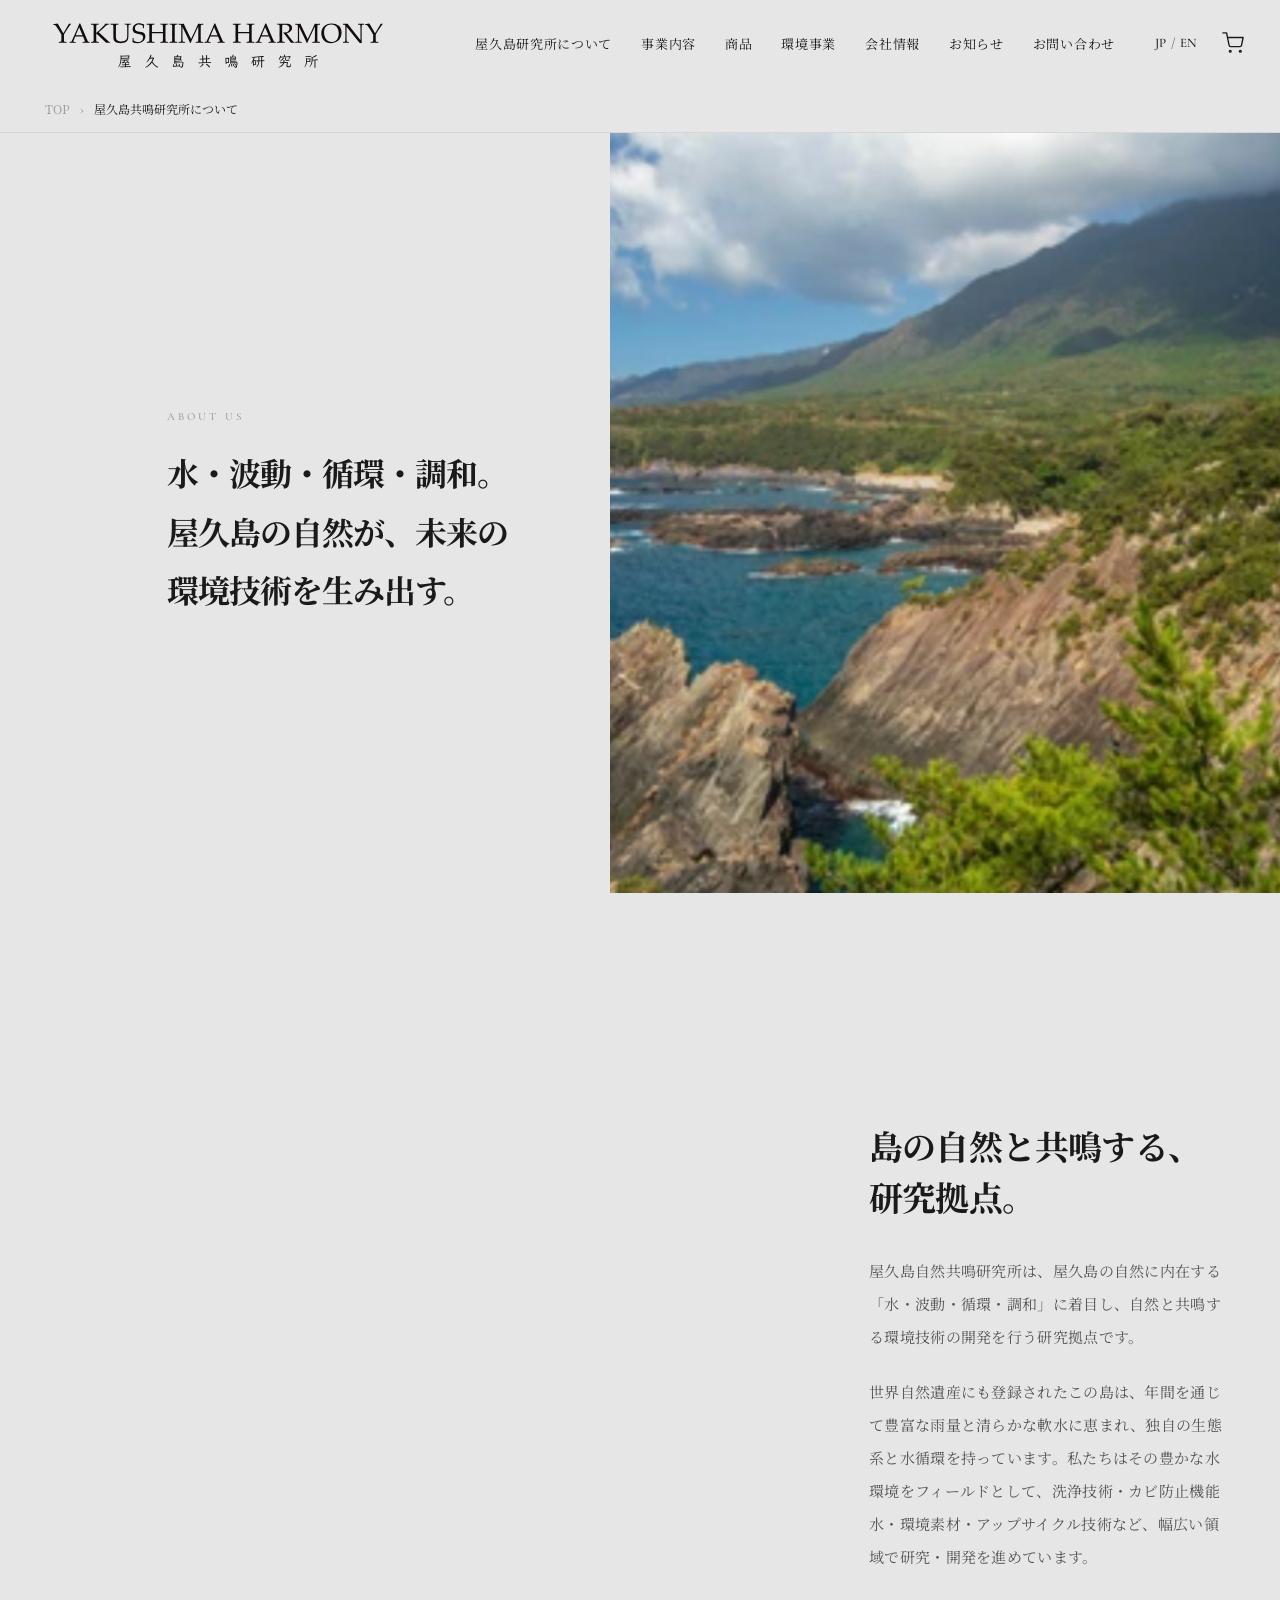
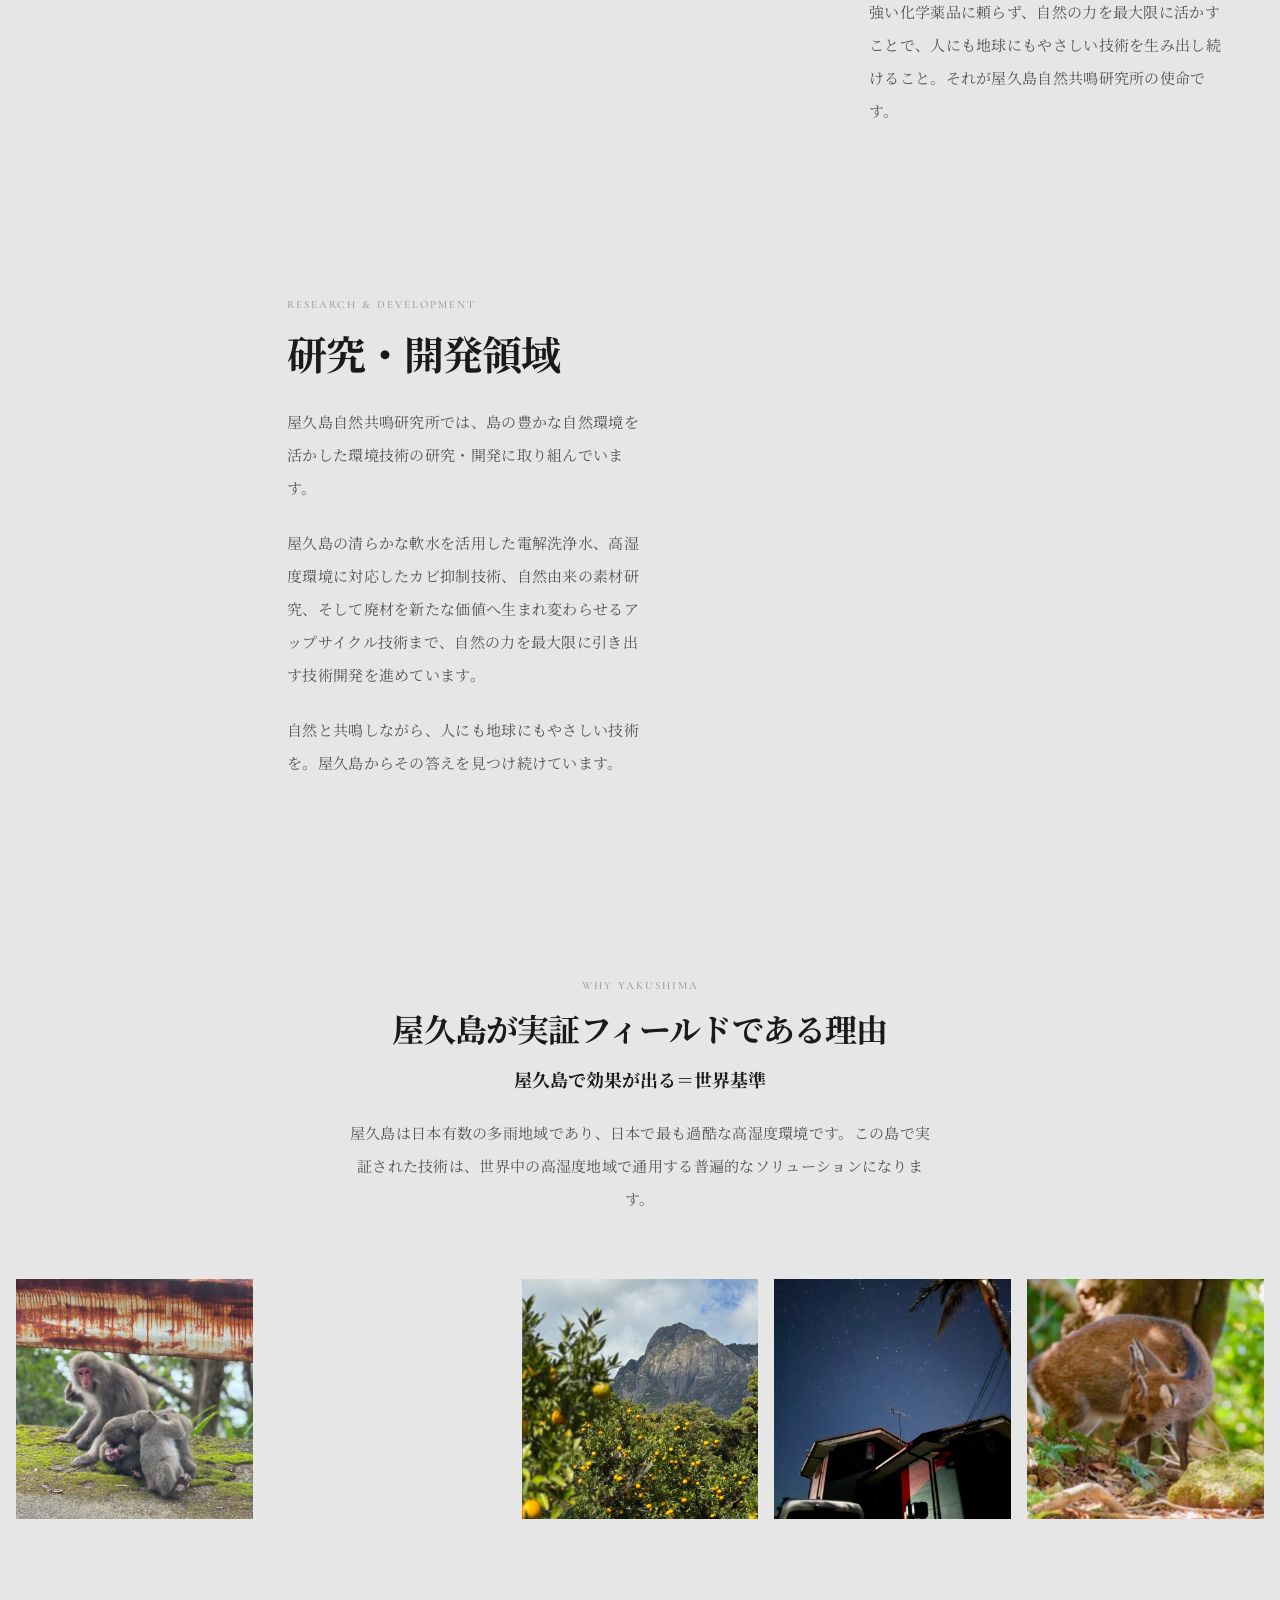
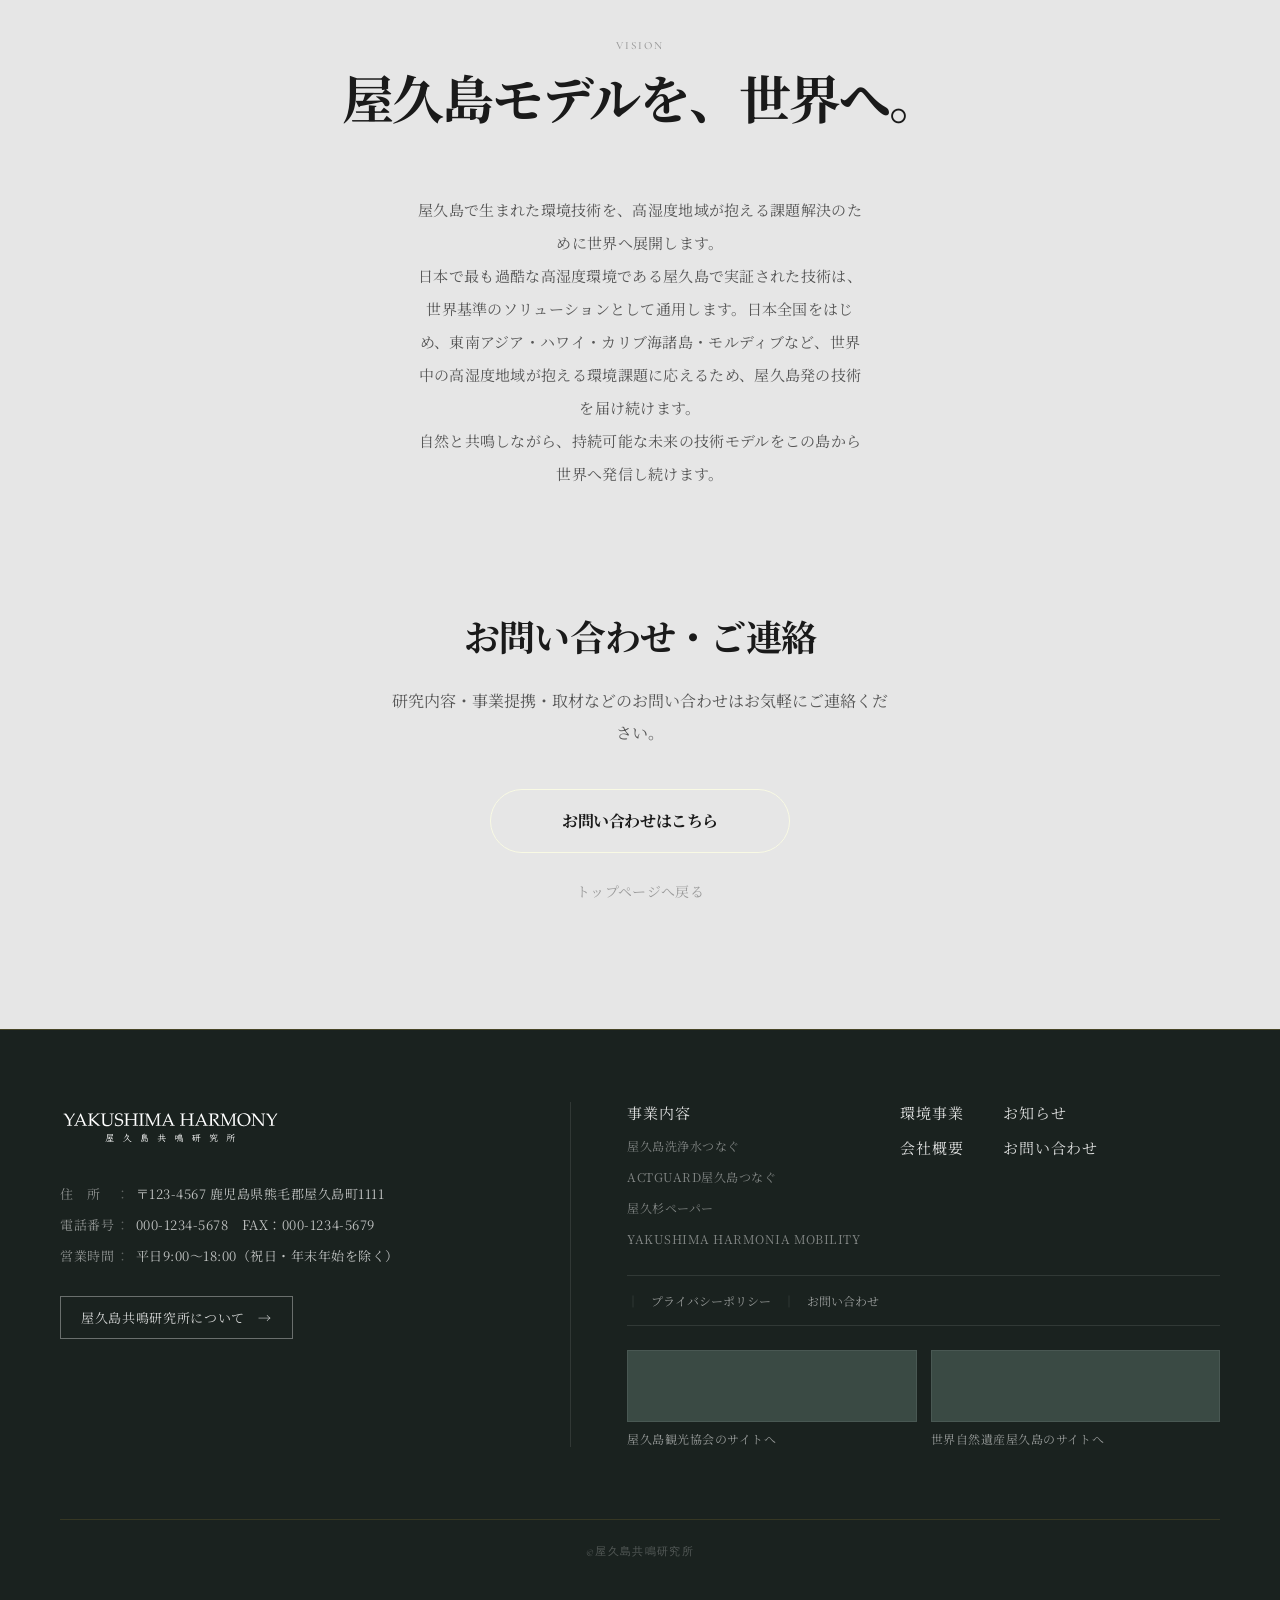
==== commit 5e960ed6: "4回目のバックアップ Co-Authored-By: Claude Sonnet 4.6 <noreply@anthropic.com>" ====
--- a/about.html
+++ b/about.html
@@ -5,7 +5,7 @@
   <meta name="viewport" content="width=device-width, initial-scale=1.0">
   <title>屋久島共鳴研究所について | YAKUSHIMA HARMONIA LAB</title>
   <link rel="preconnect" href="https://fonts.googleapis.com">
-  <link href="https://fonts.googleapis.com/css2?family=Noto+Sans+JP:wght@400;700&family=Inter:wght@400;500;700&display=swap" rel="stylesheet">
+  <link href="https://fonts.googleapis.com/css2?family=Noto+Sans+JP:wght@400;700&family=Noto+Serif+JP:wght@300;400;700&family=Inter:wght@400;500;700&family=Cormorant+Garamond:ital,wght@0,300;0,400;0,600;1,300;1,400&display=swap" rel="stylesheet">
   <link rel="stylesheet" href="style.css">
   <script src="https://mcp.figma.com/mcp/html-to-design/capture.js" async></script>
 </head>
@@ -15,14 +15,34 @@
   <header class="header--light-page">
     <div class="header-logo">
       <a href="index.html">
-        <img src="images/logo-yakushima.svg" alt="YAKUSHIMA HARMONIA LAB">
+        <img src="images/yakushima_logo.svg" alt="YAKUSHIMA HARMONIA LAB">
       </a>
     </div>
     <nav class="main-nav">
       <a href="about.html">屋久島研究所について</a>
-      <a href="index.html#business">事業内容</a>
-      <a href="index.html#products">商品</a>
-      <a href="index.html#environment">環境事業</a>
+      <div class="nav-dropdown-wrap">
+        <a href="index.html#business">事業内容</a>
+        <div class="nav-dropdown">
+          <a href="tsunagu.html">屋久島洗浄水つなぐ</a>
+          <a href="tsunagu.html#about">屋久島洗浄水とは</a>
+          <a href="tsunagu.html#features">屋久島洗浄水の特徴</a>
+        </div>
+      </div>
+      <div class="nav-dropdown-wrap">
+        <a href="index.html#products">商品</a>
+        <div class="nav-dropdown">
+          <a href="tsunagu.html">屋久島洗浄水つなぐ</a>
+          <a href="actguard.html">ACTGUARD屋久島つなぐ</a>
+          <a href="shop.html">屋久杉ペーパー</a>
+        </div>
+      </div>
+      <div class="nav-dropdown-wrap">
+        <a href="index.html#environment">環境事業</a>
+        <div class="nav-dropdown">
+          <a href="index.html#environment">アップサイクル事業</a>
+          <a href="mobility.html" class="nav-dropdown-a--sm">YAKUSHIMA HARMONIA MOBILITY</a>
+        </div>
+      </div>
       <a href="company.html">会社情報</a>
       <a href="index.html#news">お知らせ</a>
       <a href="contact.html">お問い合わせ</a>
@@ -57,7 +77,7 @@
 
     <div class="about-pg-hero-left">
       <div class="about-pg-hero-text">
-        <p class="about-pg-hero-eyebrow">About Us</p>
+        <h5 class="about-pg-hero-eyebrow">About Us</h5>
         <h1 class="about-pg-hero-heading">水・波動・循環・調和。<br>屋久島の自然が、未来の<br>環境技術を生み出す。</h1>
       </div>
       <div class="about-pg-hero-deco">
@@ -92,7 +112,7 @@
   <!-- ===== Section 3: テキスト左 / 縦長画像右 ===== -->
   <section class="about-pg-research">
     <div class="about-pg-research-text">
-      <p class="tsunagu-eyebrow">Research &amp; Development</p>
+      <h5 class="tsunagu-eyebrow">Research &amp; Development</h5>
       <h2 class="about-pg-research-heading">研究・開発領域</h2>
       <div class="about-pg-research-body">
         <p>屋久島自然共鳴研究所では、島の豊かな自然環境を活かした環境技術の研究・開発に取り組んでいます。</p>
@@ -106,9 +126,9 @@
   <!-- ===== Section 4: センター見出し + 本文 + 5枚フォト ===== -->
   <section class="about-pg-field">
     <div class="about-pg-field-inner">
-      <p class="tsunagu-eyebrow" style="text-align:center;">Why Yakushima</p>
+      <h5 class="tsunagu-eyebrow" style="text-align:center;">Why Yakushima</h5>
       <h2 class="about-pg-field-heading">屋久島が実証フィールドである理由</h2>
-      <p class="about-pg-field-sub">屋久島で効果が出る＝世界基準</p>
+      <h3 class="about-pg-field-sub">屋久島で効果が出る＝世界基準</h3>
       <p class="about-pg-field-body">屋久島は日本有数の多雨地域であり、日本で最も過酷な高湿度環境です。この島で実証された技術は、世界中の高湿度地域で通用する普遍的なソリューションになります。</p>
     </div>
     <div class="about-pg-field-photos">
@@ -123,8 +143,8 @@
   <!-- ===== Section 5: ビジョン ===== -->
   <section class="about-pg-vision">
     <div class="about-pg-vision-inner">
-      <p class="tsunagu-eyebrow" style="text-align:center;">Vision</p>
-      <div class="about-pg-vision-display">屋久島モデルを、世界へ。</div>
+      <h5 class="tsunagu-eyebrow" style="text-align:center;">Vision</h5>
+      <h2 class="about-pg-vision-display">屋久島モデルを、世界へ。</h2>
       <div class="about-pg-vision-body">
         <p>屋久島で生まれた環境技術を、高湿度地域が抱える課題解決のために世界へ展開します。</p>
         <p>日本で最も過酷な高湿度環境である屋久島で実証された技術は、世界基準のソリューションとして通用します。日本全国をはじめ、東南アジア・ハワイ・カリブ海諸島・モルディブなど、世界中の高湿度地域が抱える環境課題に応えるため、屋久島発の技術を届け続けます。</p>
@@ -136,7 +156,7 @@
   <!-- CTA -->
   <section class="tsunagu-cta about-pg-cta">
     <div class="tsunagu-cta-inner">
-      <p class="tsunagu-cta-title">お問い合わせ・ご連絡</p>
+      <h3 class="tsunagu-cta-title">お問い合わせ・ご連絡</h3>
       <p class="tsunagu-cta-body">研究内容・事業提携・取材などのお問い合わせはお気軽にご連絡ください。</p>
       <div class="tsunagu-cta-btns">
         <a href="contact.html" class="tsunagu-cta-btn-primary">お問い合わせはこちら</a>
@@ -150,7 +170,7 @@
     <div class="footer-main">
       <div class="footer-left">
         <div class="footer-brand">
-          <img src="images/logo-yakushima.svg" alt="YAKUSHIMA HARMONIA LAB" class="footer-brand-logo">
+          <img src="images/yakushima_logo.svg" alt="YAKUSHIMA HARMONIA LAB" class="footer-brand-logo">
         </div>
         <div class="footer-info">
           <div class="footer-info-row">
@@ -214,5 +234,6 @@
     </div>
   </footer>
 
+  <script src="main.js"></script>
 </body>
 </html>
--- a/style.css
+++ b/style.css
@@ -3,16 +3,16 @@
 img { opacity: 0; }
 
 :root {
-  --color-bg-light: #f4f4f2;
-  --color-bg-section: #e1e1e1;
-  --color-bg-white: #ffffff;
+  --color-bg-light: #e6e6e6;
+  --color-bg-section: #e6e6e6;
+  --color-bg-white: #e6e6e6;
   --color-footer: #2f3732;
   --color-text-dark: #1a1a1a;
   --color-text-muted: #999;
   --color-text-footer: #e1e1d8;
   --color-blue: #0000ff;
-  --font-jp: 'Noto Sans JP', sans-serif;
-  --font-en: 'Inter', sans-serif;
+  --font-jp: 'Noto Serif JP', 'Noto Sans JP', serif;
+  --font-en: 'Cormorant Garamond', 'Inter', serif;
 }
 
 html { scroll-behavior: smooth; }
@@ -37,16 +37,18 @@
   height: 86px;
   background: transparent;
   gap: 40px;
+  transition: background 0.35s ease;
 }
 
 .header-logo {
   display: flex;
   align-items: center;
   margin-right: auto;
+  padding: 10px 0 0 20px;
 }
 
 .header-logo img {
-  height: 52px;
+  height: 80px;
   width: auto;
   opacity: 1;
   filter: brightness(0) invert(1);
@@ -71,6 +73,60 @@
 
 nav.main-nav a:hover { opacity: 0.65; }
 
+/* ===== DROPDOWN NAV ===== */
+.nav-dropdown-wrap {
+  position: relative;
+  display: flex;
+  align-items: center;
+  height: 86px;
+}
+
+.nav-dropdown {
+  position: absolute;
+  top: 100%;
+  left: -20px;
+  transform: translateY(-6px);
+  background: #1a1a1a;
+  /* min-width: 200px; */
+  padding: 8px 0 0 20px;
+  opacity: 0;
+  visibility: hidden;
+  pointer-events: none;
+  transition: opacity 0.2s ease, transform 0.2s ease;
+  z-index: 200;
+}
+
+.nav-dropdown-wrap:hover .nav-dropdown {
+  opacity: 1;
+  visibility: visible;
+  pointer-events: auto;
+  transform: translateY(0);
+}
+
+.nav-dropdown a {
+  display: block;
+  padding: 0 20px 12px 0;
+  color: #fff;
+  font-family: var(--font-jp);
+  font-size: 13px;
+  font-weight: 400;
+  letter-spacing: 0.5px;
+  text-decoration: none;
+  white-space: nowrap;
+  opacity: 1;
+  transition: background 0.15s;
+}
+
+.nav-dropdown a:hover {
+  background: rgba(255, 255, 255, 0.08);
+  opacity: 1;
+}
+
+.nav-dropdown-a--sm {
+  font-size: 11px;
+  letter-spacing: 0.3px;
+}
+
 .header-right {
   display: flex;
   align-items: center;
@@ -95,6 +151,17 @@
   opacity: 1;
 }
 
+/* scrolled state */
+header.header--scrolled {
+  background: #1a1a1a;
+}
+
+.header--light-page.header--scrolled nav.main-nav a { color: #fff; }
+.header--light-page.header--scrolled .lang-switch a { color: #fff; }
+.header--light-page.header--scrolled .lang-switch span { color: rgba(255,255,255,0.6); }
+.header--light-page.header--scrolled .header-logo img { filter: brightness(0) invert(1); }
+.header--light-page.header--scrolled .header-cart { color: #fff; opacity: 0.85; }
+
 .lang-switch {
   display: flex;
   align-items: center;
@@ -132,18 +199,57 @@
 .btn-contact:hover { background: rgba(255,255,255,0.15); }
 
 /* ===== HERO ===== */
+.hero-sticky-zone {
+  position: relative;
+}
+
 .hero {
-  position: relative;
+  position: sticky;
+  top: 0;
+  z-index: 1;
   width: 100%;
   height: 900px;
   overflow: hidden;
-  background: #D9D9D9;
+  background: #e6e6e6;
   margin-top: 0;
+}
+
+.hero::after {
+  content: '';
+  position: absolute;
+  inset: 0;
+  background: rgba(0, 0, 0, var(--hero-overlay, 0));
+  pointer-events: none;
+  z-index: 5;
+}
+
+.vision-section {
+  position: relative;
+  z-index: 2;
+  background: transparent;
+}
+
+.vision-section .vision-section-title,
+.vision-section .vision-text,
+.vision-section .btn-inquiry {
+  color: #fff;
+}
+
+.vision-section .btn-inquiry::after {
+  border-color: #fff;
+}
+
+.about-section,
+.what-section,
+.features-section {
+  position: relative;
+  z-index: 2;
+  background: #e6e6e6;
 }
 
 .hero-inner {
   position: absolute;
-  left: 60px;
+  left: 0;
   right: 0;
   top: 0;
   bottom: 0;
@@ -155,22 +261,23 @@
   height: 100%;
   object-fit: cover;
   object-position: center;
+  opacity: 1;
 }
 
 .hero-catch {
   position: absolute;
-  left: 93px;
+  left: 60px;
   top: 470px;
   z-index: 10;
 }
 
 .hero-catch p {
   font-family: var(--font-jp);
-  font-size: 68px;
+  font-size: 48px;
   font-weight: 700;
   color: #fff;
-  letter-spacing: -2px;
-  line-height: 95.2px;
+  letter-spacing: -1.5px;
+  line-height: 72px;
   white-space: nowrap;
 }
 
@@ -178,7 +285,7 @@
 /* ===== VISION / ABOUT SECTION ===== */
 .vision-section {
   position: relative;
-  background-color: var(--color-bg-section);
+  /* background-color: var(--color-bg-section); */
   padding: 178px 60px 178px;
 }
 
@@ -209,6 +316,7 @@
   gap: 54px;
   font-family: var(--font-jp);
   font-size: 16px;
+  font-weight: 700;
   line-height: 38.4px;
   letter-spacing: -0.48px;
   color: #1a1a1a;
@@ -282,7 +390,7 @@
 .about-top-img-left-inner {
   width: 566px;
   height: 354px;
-  background: #D9D9D9;
+  background: #e6e6e6 url('images/figma-about-top-left.jpg') center/cover no-repeat;
 }
 
 .about-top-img-right {
@@ -296,17 +404,18 @@
 .about-top-img-right-inner {
   width: 449px;
   height: 466px;
-  background: #D9D9D9;
+  background: #e6e6e6 url('images/figma-about-top-right.jpg') center/cover no-repeat;
 }
 
 /* Staggered text area */
 .about-text-area {
   display: flex;
   align-items: flex-start;
+  gap: 100px;
 }
 
 .about-heading-block {
-  flex: 0 0 424px;
+  flex: 0 0 auto;
   padding-left: 59px;
   display: flex;
   flex-direction: column;
@@ -328,6 +437,7 @@
   line-height: 62.4px;
   letter-spacing: -0.78px;
   color: var(--color-text-dark);
+  white-space: nowrap;
 }
 
 .about-body-block {
@@ -369,7 +479,7 @@
 .about-bottom-img-left {
   flex: 0 0 683px;
   height: 330px;
-  background: #D9D9D9;
+  background: #e6e6e6 url('images/figma-about-bottom-left.jpg') center/cover no-repeat;
 }
 
 .about-bottom-img-right-col {
@@ -380,51 +490,59 @@
 .about-bottom-img-right {
   width: 332px;
   height: 520px;
-  background: #D9D9D9;
+  background: #e6e6e6 url('images/figma-about-bottom-right.jpg') center/cover no-repeat;
 }
 
 /* ===== YAKUSHIMA HARMONIA LAB WHAT IS SECTION ===== */
 .what-section {
   position: relative;
-  background-color: var(--color-bg-light);
-  padding: 140px 60px 0;
+  background: #1b2c3a;
+  padding: 0;
+  overflow: hidden;
+}
+
+/* 縦書きデコレーション (最左端) */
+.what-section::before {
+  content: '屋久島洗浄水とは';
+  position: absolute;
+  left: 28px;
+  top: 50%;
+  transform: translateY(-50%);
+  writing-mode: vertical-rl;
+  text-orientation: mixed;
+  font-family: var(--font-jp);
+  font-size: 10px;
+  font-weight: 300;
+  letter-spacing: 5px;
+  color: rgba(255, 255, 255, 0.25);
+  pointer-events: none;
+  z-index: 1;
 }
 
 .what-inner {
   display: flex;
-  gap: 112px;
-  align-items: flex-start;
-  margin-bottom: 79px;
-}
-
+  gap: 100px;
+  align-items: center;
+  padding: 120px 100px 120px 80px;
+  margin-bottom: 0;
+}
+
+/* 写真を左へ */
+.what-right {
+  order: 1;
+  flex: 0 0 500px;
+}
+
+/* テキストを右へ */
 .what-left {
-  flex: 0 0 380px;
-  padding-top: 277px;
-}
-
-.what-right {
+  order: 2;
   flex: 1;
-}
-
-.what-img-placeholder {
-  width: 739px;
-  height: 475px;
-  background: #D9D9D9;
-  position: relative;
-}
-
-.what-img-overlap {
-  position: absolute;
-  left: 402px;
-  top: 373px;
-  width: 411px;
-  height: 391px;
-  background: #c7c7c7;
+  padding-top: 0;
 }
 
 .what-accordion {
-  max-width: 615px;
-  padding-bottom: 95px;
+  padding: 0 100px 100px 80px;
+  max-width: 100%;
 }
 
 .what-label {
@@ -438,36 +556,46 @@
 }
 
 .what-title {
-  font-family: var(--font-jp);
-  font-size: 28px;
-  font-weight: 700;
-  line-height: 1.4;
-  letter-spacing: -0.78px;
-  color: var(--color-text-dark);
-  margin-bottom: 40px;
+  font-family: var(--font-en);
+  font-size: 26px;
+  font-weight: 500;
+  letter-spacing: 2px;
+  text-transform: uppercase;
+  color: rgba(255, 255, 255, 0.6);
+  margin-bottom: 48px;
 }
 
 .what-desc {
   font-family: var(--font-jp);
-  font-size: 14px;
+  font-size: 16px;
   font-weight: 400;
   line-height: 2.0;
   letter-spacing: 0.3px;
-  color: var(--color-text-dark);
-}
+  color: rgba(255, 255, 255, 0.78);
+}
+
+.what-img-placeholder {
+  width: 500px;
+  height: 345px;
+  background: #e6e6e6 url('images/figma-tsunagu-03.jpg') center/cover no-repeat;
+  position: relative;
+}
+
+.what-img-overlap { display: none; }
 
 .what-right {
-  flex: 1;
+  order: 1;
+  flex: 0 0 500px;
   display: flex;
   flex-direction: column;
 }
 
 .accordion-item {
-  border-bottom: 1px solid rgba(0,0,0,0.12);
+  border-bottom: 1px solid rgba(255,255,255,0.12);
 }
 
 .accordion-item:first-child {
-  border-top: 1px solid rgba(0,0,0,0.12);
+  border-top: 1px solid rgba(255,255,255,0.12);
 }
 
 .accordion-header {
@@ -481,32 +609,32 @@
 .accordion-num {
   font-family: var(--font-en);
   font-size: 12px;
-  font-weight: 500;
-  color: var(--color-text-muted);
+  font-weight: 400;
+  color: rgba(255,255,255,0.4);
   width: 24px;
   flex-shrink: 0;
 }
 
 .accordion-text {
   font-family: var(--font-jp);
-  font-size: 16px;
-  font-weight: 700;
-  letter-spacing: -0.3px;
-  color: var(--color-text-dark);
+  font-size: 15px;
+  font-weight: 400;
+  letter-spacing: 0.3px;
+  color: rgba(255,255,255,0.85);
   flex: 1;
 }
 
 .accordion-icon {
   width: 22px;
   height: 22px;
-  border: 1px solid rgba(0,0,0,0.25);
+  border: 1px solid rgba(255,255,255,0.25);
   border-radius: 50%;
   display: flex;
   align-items: center;
   justify-content: center;
   flex-shrink: 0;
   font-size: 14px;
-  color: var(--color-text-dark);
+  color: rgba(255,255,255,0.6);
   line-height: 1;
 }
 
@@ -561,13 +689,14 @@
   flex: 0 0 400px;
   height: 280px;
   overflow: hidden;
-  background: #D9D9D9;
+  background: #e6e6e6;
 }
 
 .feature-img img {
   width: 100%;
   height: 100%;
   object-fit: cover;
+  opacity: 1;
   transition: transform 0.4s;
 }
 
@@ -598,7 +727,6 @@
 .products-section {
   position: relative;
   background-color: var(--color-bg-light);
-  background-image: url('images/bg-texture.png');
   background-size: 80px 20px;
   padding: 0 0 0;
 }
@@ -619,15 +747,18 @@
   align-items: center;
 }
 
-.product-band--dark { background: #bfbfbf; }
+.product-band--dark { background: #e6e6e6; }
 .product-band--light { background: #e6e6e6; }
+.products-list .product-band:nth-child(1) { background: #e6e6e6 url('images/figma-product-tsunagu.png') center/cover no-repeat; }
+.products-list .product-band:nth-child(3) { background: #e6e6e6 url('images/figma-product-paper.png') center/cover no-repeat; }
 
 .product-band-text {
   display: flex;
   flex-direction: column;
   gap: 20px;
   max-width: 500px;
-  margin-left: 156px;
+  margin-left: 80px;
+  margin-top: 80px;
 }
 
 .product-band-text--right {
@@ -827,28 +958,27 @@
 .kankyo-hero {
   display: flex;
   align-items: flex-start;
-  height: 465px;
+  height: 480px;
 }
 
 .kankyo-hero-photo {
   flex: 0 0 633px;
   height: 380px;
-  background: #D9D9D9;
+  background: #e6e6e6 url('images/figma-environment-01.jpg') center/cover no-repeat;
 }
 
 .kankyo-hero-content {
   flex: 1;
   height: 480px;
-  display: flex;
-  align-items: center;
-  justify-content: flex-end;
-  padding-right: 80px;
+  position: relative;
 }
 
 .kankyo-hero-text {
+  position: absolute;
+  left: 220px;
+  top: 140px;
   width: 220px;
   height: 280px;
-  position: relative;
 }
 
 .kankyo-hero-title {
@@ -870,7 +1000,7 @@
   line-height: 26px;
   letter-spacing: 0.3px;
   color: #555;
-  width: 213px;
+  width: 350px;
   position: absolute;
   top: 80px;
   left: 0;
@@ -924,23 +1054,32 @@
 .kankyo-card {
   flex: 1;
   height: 502px;
-  background: #D9D9D9;
+  background: #e6e6e6;
   overflow: hidden;
-  display: flex;
-  align-items: flex-end;
-  padding: 0 22px 22px;
+  position: relative;
+  display: flex;
+  align-items: stretch;
+  padding: 0;
 }
 
 .kankyo-card--left {
   border-right: 3px solid #fff;
   padding-right: 25px;
+  background: #e6e6e6 url('images/figma-environment-02.jpg') center/cover no-repeat;
+}
+
+.kankyo-card--right {
+  background: #e6e6e6 url('images/figma-environment-03.jpg') center/cover no-repeat;
 }
 
 .kankyo-card-content {
   display: flex;
   align-items: flex-end;
   justify-content: space-between;
+  align-self: flex-end;
   width: 100%;
+  padding: 40px 22px 28px;
+  background: linear-gradient(to top, rgba(0,0,0,0.65) 0%, rgba(0,0,0,0) 100%);
 }
 
 .kankyo-card-text {
@@ -954,7 +1093,7 @@
   font-weight: 700;
   line-height: 36.4px;
   letter-spacing: -0.78px;
-  color: #1a1a1a;
+  color: #fff;
   white-space: nowrap;
 }
 
@@ -964,7 +1103,7 @@
   font-weight: 400;
   line-height: 32px;
   letter-spacing: 0.3px;
-  color: #1a1a1a;
+  color: rgba(255,255,255,0.85);
   max-width: 489px;
 }
 
@@ -987,7 +1126,7 @@
 
 /* ===== CONTACT SECTION ===== */
 .contact-section {
-  background: #d9d9d9;
+  background: #1a221f;
   padding: 90px 88.5px;
 }
 
@@ -998,7 +1137,7 @@
 
 .contact-card {
   flex: 1;
-  background: #fff;
+  background: #e6e6e6;
   border-radius: 16px;
   box-shadow: 0 4px 24px rgba(0,0,0,0.12);
   height: 244px;
@@ -1093,7 +1232,7 @@
 /* ===== FOOTER ===== */
 .site-footer {
   position: relative;
-  background: #0b100e;
+  background: #1a221f;
   border-top: 1px solid rgba(180, 150, 58, 0.30);
   color: #fff;
 }
@@ -1353,7 +1492,7 @@
 .page-hero-img {
   width: 100%;
   height: 100%;
-  background: #b0b0a8;
+  background: #e6e6e6;
 }
 
 .page-hero-overlay {
@@ -1477,7 +1616,7 @@
 .tsunagu-intro-img {
   flex: 0 0 520px;
   height: 380px;
-  background: #D9D9D9;
+  background: #e6e6e6 url('images/figma-tsunagu-intro.jpg') center/cover no-repeat;
 }
 
 /* ===== SUBPAGE: REASON ===== */
@@ -1554,7 +1693,16 @@
 .tsunagu-strength-img {
   flex: 0 0 480px;
   height: 320px;
-  background: #D9D9D9;
+  background: #e6e6e6 center/cover no-repeat;
+}
+.tsunagu-strength-item:nth-child(1) .tsunagu-strength-img {
+  background-image: url('images/figma-tsunagu-strength01.jpg');
+}
+.tsunagu-strength-item:nth-child(2) .tsunagu-strength-img {
+  background-image: url('images/figma-tsunagu-strength02.jpg');
+}
+.tsunagu-strength-item:nth-child(3) .tsunagu-strength-img {
+  background-image: url('images/figma-tsunagu-strength03.jpg');
 }
 
 .tsunagu-strength-content {
@@ -1651,13 +1799,32 @@
 
 .tsunagu-cta-btn-purchase:hover { opacity: 0.75; }
 
+.intro-buy-btn {
+  display: inline-flex;
+  align-items: center;
+  justify-content: center;
+  margin-top: 32px;
+  padding: 0 40px;
+  height: 56px;
+  background: var(--color-text-dark);
+  border-radius: 48px;
+  font-family: var(--font-jp);
+  font-size: 16px;
+  font-weight: 700;
+  color: #fff;
+  text-decoration: none;
+  letter-spacing: 0.5px;
+  transition: opacity 0.2s;
+}
+.intro-buy-btn:hover { opacity: 0.75; }
+
 .tsunagu-cta-btn-primary {
   display: flex;
   align-items: center;
   justify-content: center;
   width: 300px;
   height: 64px;
-  background: #f9fae4;
+  background: #e6e6e6;
   border: 1px solid #f9fae4;
   border-radius: 48px;
   font-family: var(--font-jp);
@@ -1669,7 +1836,7 @@
   transition: background 0.2s;
 }
 
-.tsunagu-cta-btn-primary:hover { background: #eef0c8; }
+.tsunagu-cta-btn-primary:hover { background: #e6e6e6; }
 
 .tsunagu-cta-btn-primary.btn-inquiry::after { display: none; }
 
@@ -1741,7 +1908,7 @@
 .actguard-problem-img {
   flex: 0 0 520px;
   height: 380px;
-  background: #d9d9d9;
+  background: #e6e6e6 url('images/figma-actguard-problem.jpg') center/cover no-repeat;
 }
 
 /* Intro section (text left, image right) */
@@ -1762,7 +1929,7 @@
 .actguard-intro-img {
   flex: 0 0 480px;
   height: 360px;
-  background: #c8c8c0;
+  background: #e6e6e6;
 }
 
 /* Note text */
@@ -1861,7 +2028,7 @@
 
 .actguard-voice-card {
   flex: 1;
-  background: #fff;
+  background: #e6e6e6;
   padding: 43px 36px 36px;
   border-top: 3px solid var(--color-text-dark);
 }
@@ -1915,7 +2082,7 @@
 .actguard-usecase-img {
   width: 100%;
   aspect-ratio: 4 / 3;
-  background: #D9D9D9;
+  background: #e6e6e6;
 }
 
 .actguard-usecase-label {
@@ -1990,7 +2157,7 @@
 .company-map {
   width: 100%;
   height: 400px;
-  background: #c8c8c0;
+  background: #e6e6e6;
   border-radius: 8px;
   margin-bottom: 32px;
 }
@@ -2016,6 +2183,38 @@
 .contact-form-section {
   background: var(--color-bg-light);
   padding: 120px 0;
+}
+
+.contact-heading-row {
+  display: flex;
+  align-items: center;
+  gap: 24px;
+  flex-wrap: wrap;
+  margin-bottom: 0;
+}
+
+.contact-sales-btn {
+  display: inline-flex;
+  align-items: center;
+  justify-content: center;
+  padding: 0 24px;
+  height: 52px;
+  margin-top: -50px;
+  margin-left: 200px;
+  background: transparent;
+  border: 1.5px solid var(--color-text-dark);
+  border-radius: 48px;
+  font-family: var(--font-jp);
+  font-size: 14px;
+  font-weight: 700;
+  color: var(--color-text-dark);
+  cursor: pointer;
+  letter-spacing: 0.3px;
+  transition: background 0.2s, color 0.2s;
+}
+.contact-sales-btn:hover {
+  background: var(--color-text-dark);
+  color: #fff;
 }
 
 .contact-form-lead {
@@ -2083,7 +2282,7 @@
   font-size: 15px;
   font-weight: 400;
   color: var(--color-text-dark);
-  background: #fff;
+  background: #e6e6e6;
   border: 1px solid rgba(0,0,0,0.15);
   border-radius: 6px;
   padding: 14px 18px;
@@ -2237,7 +2436,7 @@
 .about-pg-hero-img {
   width: 100%;
   height: 100%;
-  background: #c0c0b8;
+  background: #e6e6e6 url('images/figma-about-hero.jpg') center/cover no-repeat;
   min-height: 760px;
 }
 
@@ -2266,7 +2465,7 @@
   left: 144px;
   width: 561px;
   height: 321px;
-  background: #c8c8c0;
+  background: #e6e6e6 url('images/figma-about-split-top.jpg') center/cover no-repeat;
 }
 
 .about-pg-split-img-bottom {
@@ -2275,7 +2474,7 @@
   left: 144px;
   width: 557px;
   height: 344px;
-  background: #b8b8b0;
+  background: #e6e6e6 url('images/figma-about-split-bottom.jpg') center/cover no-repeat;
 }
 
 .about-pg-split-text {
@@ -2359,7 +2558,7 @@
   top: 118px;
   width: 459px;
   height: 560px;
-  background: #c0c0b8;
+  background: #e6e6e6 url('images/figma-about-research.jpg') center/cover no-repeat;
 }
 
 /* --- Section 4: centered + 5-photo grid --- */
@@ -2419,8 +2618,13 @@
 
 .about-pg-field-photo {
   height: 240px;
-  background: #c8c8c0;
-}
+  background: #e6e6e6;
+}
+.about-pg-field-photo:nth-child(1) { background-image: url('images/figma-about-field-01.jpg'); background-size: cover; background-position: center; }
+.about-pg-field-photo:nth-child(2) { background-image: url('images/figma-about-field-02.jpg'); background-size: cover; background-position: center; }
+.about-pg-field-photo:nth-child(3) { background-image: url('images/figma-about-field-03.jpg'); background-size: cover; background-position: center; }
+.about-pg-field-photo:nth-child(4) { background-image: url('images/figma-about-field-04.jpg'); background-size: cover; background-position: center; }
+.about-pg-field-photo:nth-child(5) { background-image: url('images/figma-about-field-05.jpg'); background-size: cover; background-position: center; }
 
 /* --- Section 5: Vision display heading + body text --- */
 .about-pg-vision {
@@ -2573,7 +2777,13 @@
 .shop-item-img {
   flex: 0 0 480px;
   height: 360px;
-  background: #c8c8c0;
+  background: #e6e6e6 center/cover no-repeat;
+}
+.shop-item:nth-child(1) .shop-item-img {
+  background-image: url('images/figma-shop-item01.jpg');
+}
+.shop-item:nth-child(5) .shop-item-img {
+  background-image: url('images/figma-shop-item03.jpg');
 }
 
 .shop-item-body {
@@ -2680,7 +2890,7 @@
 .mobility-intro-img {
   flex: 0 0 480px;
   height: 360px;
-  background: #c8c8c0;
+  background: #e6e6e6 url('images/figma-mobility-intro.jpg') center/cover no-repeat;
 }
 
 /* Reason section override */
@@ -2921,7 +3131,7 @@
 .mobility-course-img {
   width: 100%;
   height: 280px;
-  background: #c8c8c0;
+  background: #e6e6e6 url('images/figma-mobility-course.jpg') center/cover no-repeat;
 }
 
 /* CTA override */
@@ -2940,3 +3150,78 @@
   text-align: center;
   width: 300px;
 }
+
+/* ============================================================
+   INDEX PAGE — LUXURY TYPOGRAPHY
+   英字: Cormorant Garamond（高級セリフ体）
+   日本語: Noto Serif JP（明朝体）
+   ============================================================ */
+
+.page-index {
+  --font-serif-jp: 'Noto Serif JP', 'Noto Sans JP', serif;
+  --font-serif-en: 'Cormorant Garamond', 'Inter', serif;
+}
+
+/* ── 日本語テキスト全般 → 明朝体 ── */
+.page-index .hero-catch p,
+.page-index .vision-section-title,
+.page-index .vision-text,
+.page-index .about-title,
+.page-index .about-body-title,
+.page-index .about-body-text,
+.page-index .what-title,
+.page-index .what-desc,
+.page-index .accordion-text,
+.page-index .feature-title,
+.page-index .feature-body,
+.page-index .product-band-title,
+.page-index .product-band-body,
+.page-index .kankyo-hero-title,
+.page-index .kankyo-hero-body,
+.page-index .kankyo-card-title,
+.page-index .kankyo-card-body,
+.page-index .news-title,
+.page-index .news-body,
+.page-index .contact-card-title,
+.page-index .contact-card-note,
+.page-index .section-title-jp {
+  font-family: var(--font-serif-jp);
+}
+
+/* ── ヘロキャッチ: 明朝体 + 細めのウェイト ── */
+.page-index .hero-catch p {
+  font-weight: 300;
+  letter-spacing: 2px;
+}
+
+/* ── 英字ラベル → Cormorant Garamond ── */
+.page-index .about-label,
+.page-index .section-label,
+.page-index nav.main-nav a,
+.page-index .lang-switch,
+.page-index .news-release-text,
+.page-index .news-date,
+.page-index .accordion-num,
+.page-index .contact-label,
+.page-index .btn-more,
+.page-index .btn-contact-action,
+.page-index .btn-inquiry,
+.page-index .btn-all-news-jp,
+.page-index .btn-all-news-en {
+  font-family: var(--font-serif-en);
+}
+
+/* ── 英字ラベルはトラッキング広めに ── */
+.page-index .section-label,
+.page-index .about-label,
+.page-index .news-release-text,
+.page-index .contact-label {
+  letter-spacing: 3px;
+  font-weight: 400;
+}
+
+/* ── ナビ: Cormorant で上品に ── */
+.page-index nav.main-nav a {
+  letter-spacing: 1.5px;
+  font-size: 13px;
+}
